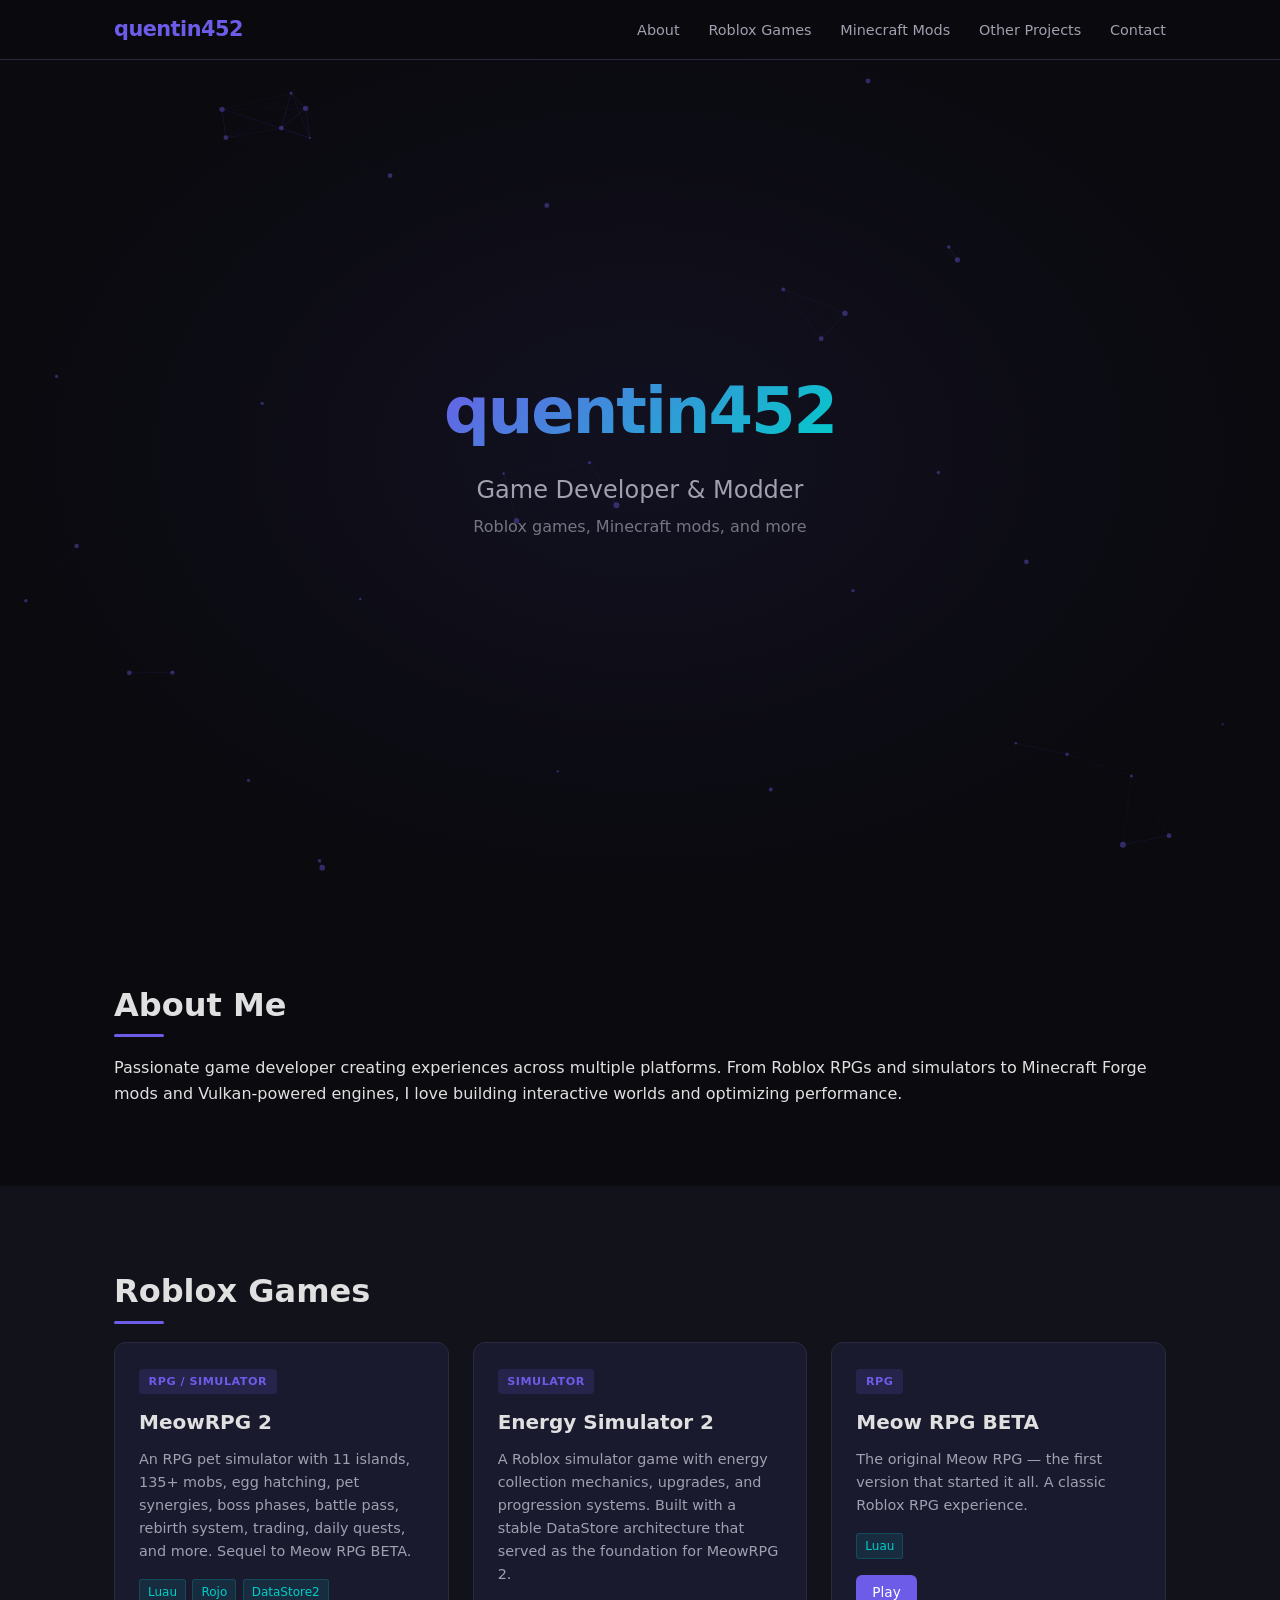
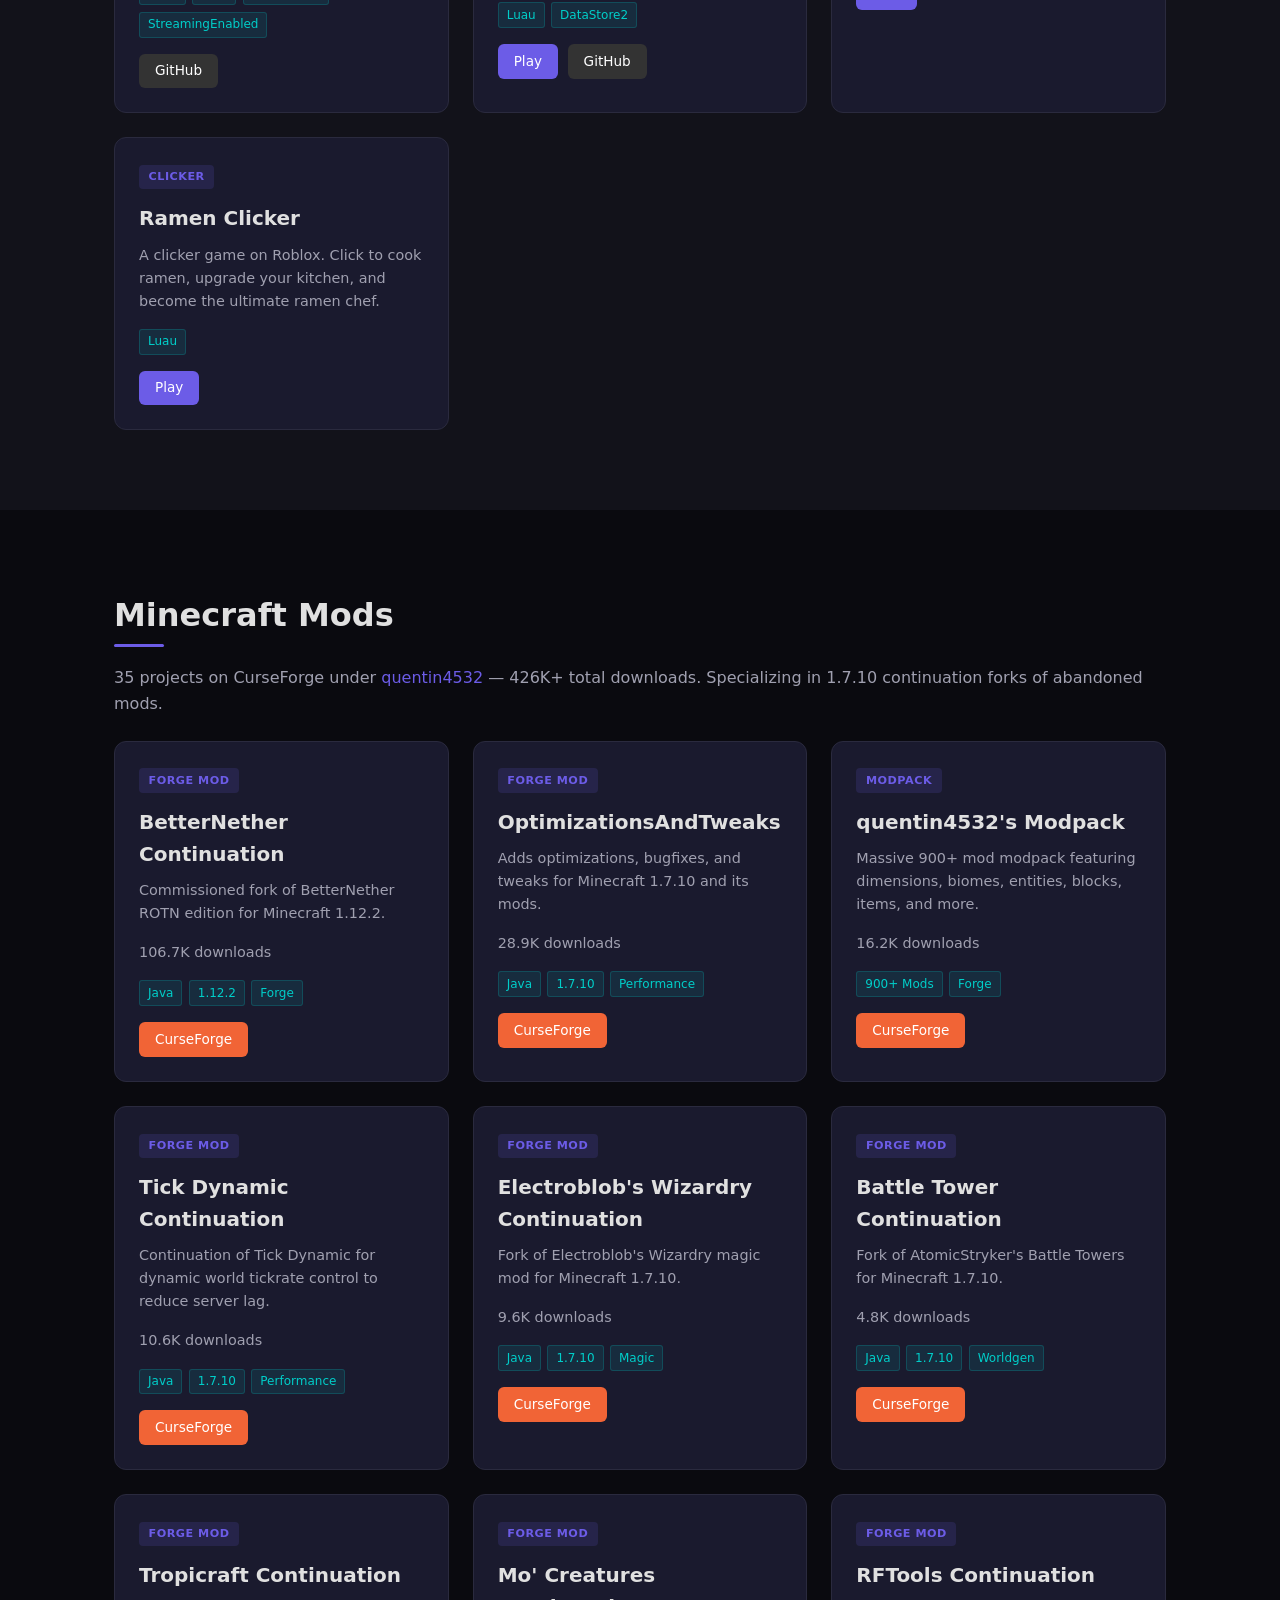
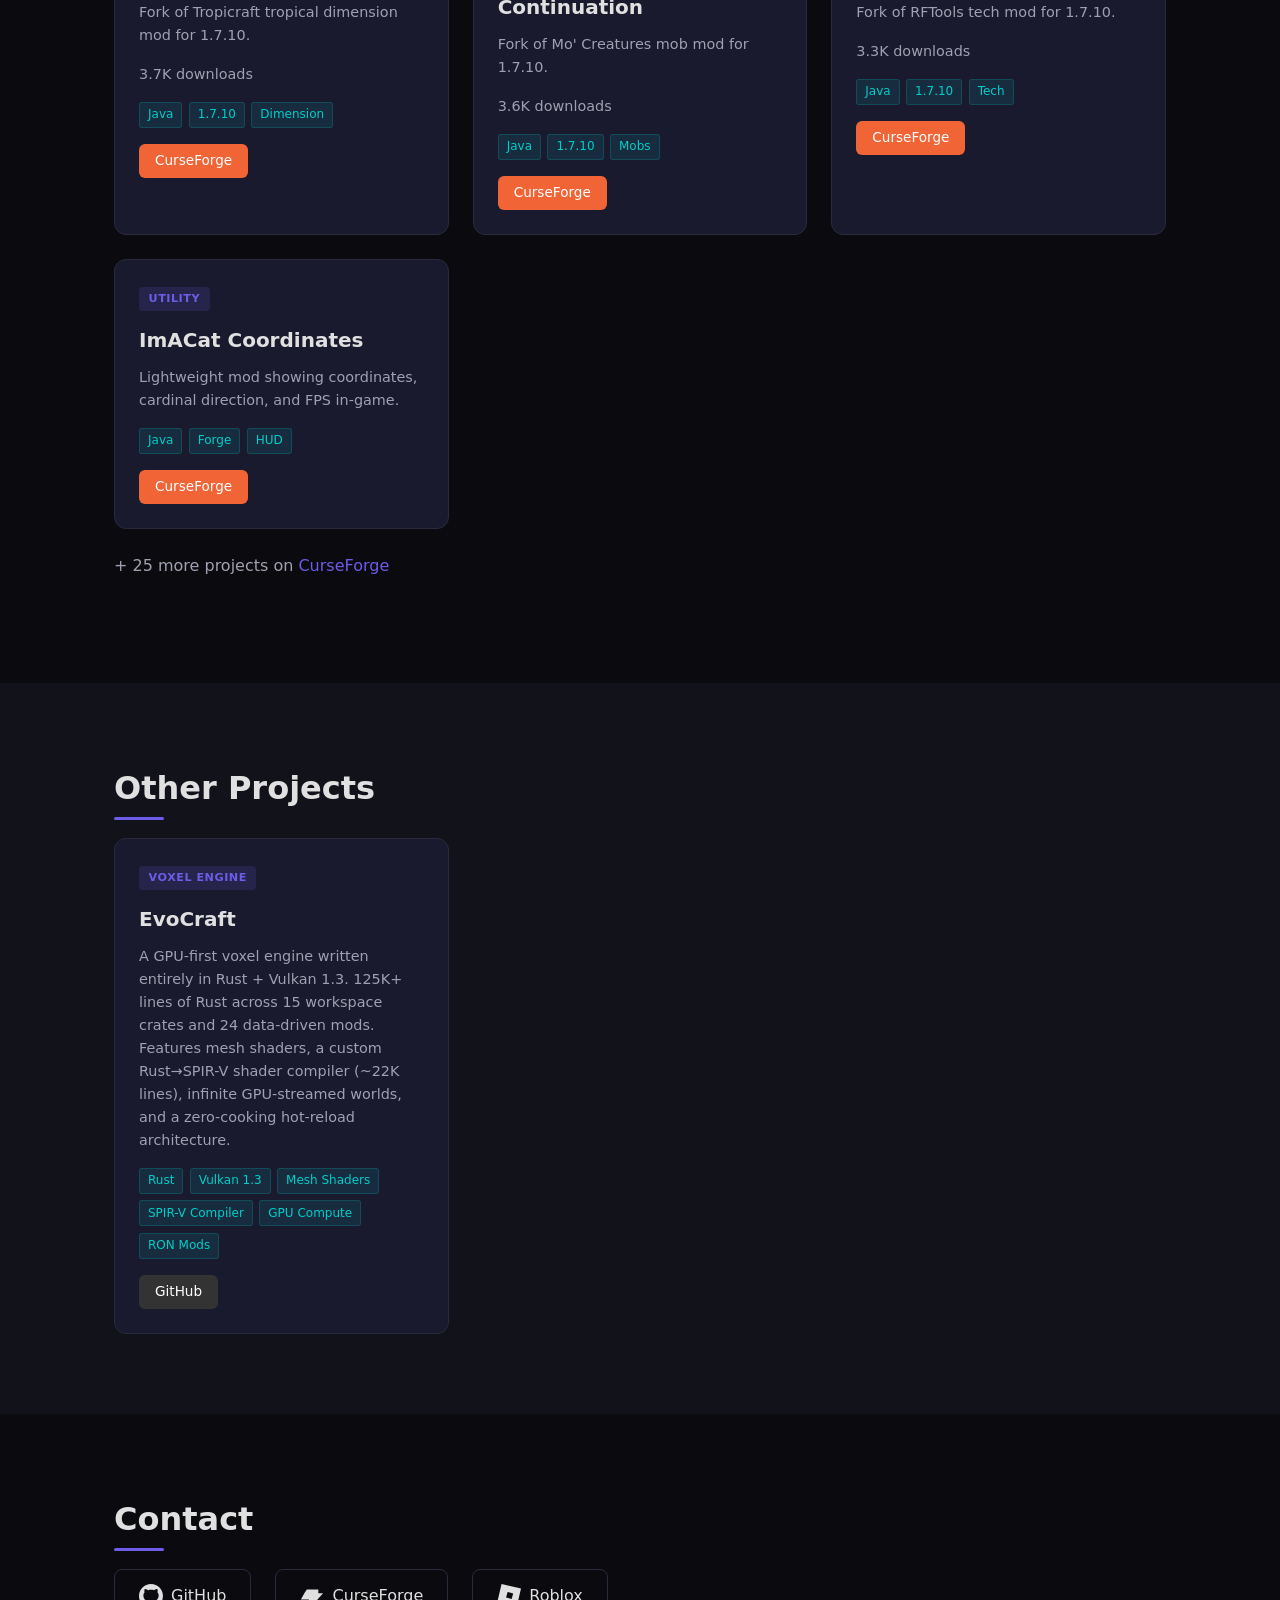
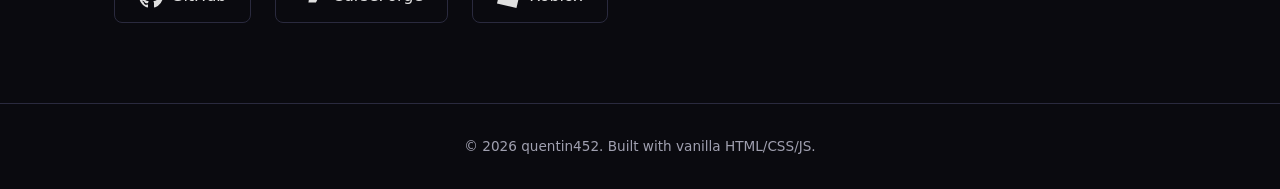
==== index.html @ 72bc5330 "feat: portfolio site with Roblox games, Minecraft mods, and EvoCraft Co-Authored-By: Claude Opus 4.6" ====
<!DOCTYPE html>
<html lang="en">
<head>
    <meta charset="UTF-8">
    <meta name="viewport" content="width=device-width, initial-scale=1.0">
    <title>quentin452 — Game Developer Portfolio</title>
    <link rel="stylesheet" href="style.css">
</head>
<body>
    <header>
        <nav>
            <div class="logo">quentin452</div>
            <ul>
                <li><a href="#about">About</a></li>
                <li><a href="#roblox">Roblox Games</a></li>
                <li><a href="#minecraft">Minecraft Mods</a></li>
                <li><a href="#other">Other Projects</a></li>
                <li><a href="#contact">Contact</a></li>
            </ul>
        </nav>
    </header>

    <section id="hero">
        <div class="hero-content">
            <h1>quentin452</h1>
            <p class="tagline">Game Developer &amp; Modder</p>
            <p class="subtitle">Roblox games, Minecraft mods, and more</p>
        </div>
        <div class="hero-particles" id="particles"></div>
    </section>

    <section id="about">
        <div class="container">
            <h2>About Me</h2>
            <p>Passionate game developer creating experiences across multiple platforms. From Roblox RPGs and simulators to Minecraft Forge mods and Vulkan-powered engines, I love building interactive worlds and optimizing performance.</p>
        </div>
    </section>

    <section id="roblox">
        <div class="container">
            <h2>Roblox Games</h2>
            <div class="projects-grid">
                <div class="project-card">
                    <div class="card-badge">RPG / Simulator</div>
                    <h3>MeowRPG 2</h3>
                    <p>An RPG pet simulator with 11 islands, 135+ mobs, egg hatching, pet synergies, boss phases, battle pass, rebirth system, trading, daily quests, and more. Sequel to Meow RPG BETA.</p>
                    <ul class="tech-tags">
                        <li>Luau</li>
                        <li>Rojo</li>
                        <li>DataStore2</li>
                        <li>StreamingEnabled</li>
                    </ul>
                    <div class="card-links">
                        <a href="https://github.com/quentin452/MeowRPG-2" target="_blank" class="btn btn-github">GitHub</a>
                    </div>
                </div>

                <div class="project-card">
                    <div class="card-badge">Simulator</div>
                    <h3>Energy Simulator 2</h3>
                    <p>A Roblox simulator game with energy collection mechanics, upgrades, and progression systems. Built with a stable DataStore architecture that served as the foundation for MeowRPG 2.</p>
                    <ul class="tech-tags">
                        <li>Luau</li>
                        <li>DataStore2</li>
                    </ul>
                    <div class="card-links">
                        <a href="https://www.roblox.com/games/120253435798827/" target="_blank" class="btn btn-play">Play</a>
                        <a href="https://github.com/quentin452/ENERGY-SIMULATOR-2-RELEASE" target="_blank" class="btn btn-github">GitHub</a>
                    </div>
                </div>

                <div class="project-card">
                    <div class="card-badge">RPG</div>
                    <h3>Meow RPG BETA</h3>
                    <p>The original Meow RPG — the first version that started it all. A classic Roblox RPG experience.</p>
                    <ul class="tech-tags">
                        <li>Luau</li>
                    </ul>
                    <div class="card-links">
                        <a href="https://www.roblox.com/games/8269216875/" target="_blank" class="btn btn-play">Play</a>
                    </div>
                </div>

                <div class="project-card">
                    <div class="card-badge">Clicker</div>
                    <h3>Ramen Clicker</h3>
                    <p>A clicker game on Roblox. Click to cook ramen, upgrade your kitchen, and become the ultimate ramen chef.</p>
                    <ul class="tech-tags">
                        <li>Luau</li>
                    </ul>
                    <div class="card-links">
                        <a href="https://www.roblox.com/games/6224194909/" target="_blank" class="btn btn-play">Play</a>
                    </div>
                </div>
            </div>
        </div>
    </section>

    <section id="minecraft">
        <div class="container">
            <h2>Minecraft Mods</h2>
            <p class="section-desc">35 projects on CurseForge under <a href="https://www.curseforge.com/members/quentin4532/projects" target="_blank">quentin4532</a> — 426K+ total downloads. Specializing in 1.7.10 continuation forks of abandoned mods.</p>
            <div class="projects-grid" id="minecraft-grid">

                <div class="project-card">
                    <div class="card-badge">Forge Mod</div>
                    <h3>BetterNether Continuation</h3>
                    <p>Commissioned fork of BetterNether ROTN edition for Minecraft 1.12.2.</p>
                    <p class="download-count">106.7K downloads</p>
                    <ul class="tech-tags"><li>Java</li><li>1.12.2</li><li>Forge</li></ul>
                    <div class="card-links">
                        <a href="https://www.curseforge.com/minecraft/mc-mods/better-nether-continuation" target="_blank" class="btn btn-curseforge">CurseForge</a>
                    </div>
                </div>

                <div class="project-card">
                    <div class="card-badge">Forge Mod</div>
                    <h3>OptimizationsAndTweaks</h3>
                    <p>Adds optimizations, bugfixes, and tweaks for Minecraft 1.7.10 and its mods.</p>
                    <p class="download-count">28.9K downloads</p>
                    <ul class="tech-tags"><li>Java</li><li>1.7.10</li><li>Performance</li></ul>
                    <div class="card-links">
                        <a href="https://www.curseforge.com/minecraft/mc-mods/optimizationsandtweaks" target="_blank" class="btn btn-curseforge">CurseForge</a>
                    </div>
                </div>

                <div class="project-card">
                    <div class="card-badge">Modpack</div>
                    <h3>quentin4532's Modpack</h3>
                    <p>Massive 900+ mod modpack featuring dimensions, biomes, entities, blocks, items, and more.</p>
                    <p class="download-count">16.2K downloads</p>
                    <ul class="tech-tags"><li>900+ Mods</li><li>Forge</li></ul>
                    <div class="card-links">
                        <a href="https://www.curseforge.com/members/quentin4532/projects" target="_blank" class="btn btn-curseforge">CurseForge</a>
                    </div>
                </div>

                <div class="project-card">
                    <div class="card-badge">Forge Mod</div>
                    <h3>Tick Dynamic Continuation</h3>
                    <p>Continuation of Tick Dynamic for dynamic world tickrate control to reduce server lag.</p>
                    <p class="download-count">10.6K downloads</p>
                    <ul class="tech-tags"><li>Java</li><li>1.7.10</li><li>Performance</li></ul>
                    <div class="card-links">
                        <a href="https://www.curseforge.com/minecraft/mc-mods/tick-dynamic-continuation" target="_blank" class="btn btn-curseforge">CurseForge</a>
                    </div>
                </div>

                <div class="project-card">
                    <div class="card-badge">Forge Mod</div>
                    <h3>Electroblob's Wizardry Continuation</h3>
                    <p>Fork of Electroblob's Wizardry magic mod for Minecraft 1.7.10.</p>
                    <p class="download-count">9.6K downloads</p>
                    <ul class="tech-tags"><li>Java</li><li>1.7.10</li><li>Magic</li></ul>
                    <div class="card-links">
                        <a href="https://www.curseforge.com/minecraft/mc-mods/electroblobs-wizardry-continuation" target="_blank" class="btn btn-curseforge">CurseForge</a>
                    </div>
                </div>

                <div class="project-card">
                    <div class="card-badge">Forge Mod</div>
                    <h3>Battle Tower Continuation</h3>
                    <p>Fork of AtomicStryker's Battle Towers for Minecraft 1.7.10.</p>
                    <p class="download-count">4.8K downloads</p>
                    <ul class="tech-tags"><li>Java</li><li>1.7.10</li><li>Worldgen</li></ul>
                    <div class="card-links">
                        <a href="https://www.curseforge.com/minecraft/mc-mods/battle-tower-continuation" target="_blank" class="btn btn-curseforge">CurseForge</a>
                    </div>
                </div>

                <div class="project-card">
                    <div class="card-badge">Forge Mod</div>
                    <h3>Tropicraft Continuation</h3>
                    <p>Fork of Tropicraft tropical dimension mod for 1.7.10.</p>
                    <p class="download-count">3.7K downloads</p>
                    <ul class="tech-tags"><li>Java</li><li>1.7.10</li><li>Dimension</li></ul>
                    <div class="card-links">
                        <a href="https://www.curseforge.com/minecraft/mc-mods/tropicraft-continuation" target="_blank" class="btn btn-curseforge">CurseForge</a>
                    </div>
                </div>

                <div class="project-card">
                    <div class="card-badge">Forge Mod</div>
                    <h3>Mo' Creatures Continuation</h3>
                    <p>Fork of Mo' Creatures mob mod for 1.7.10.</p>
                    <p class="download-count">3.6K downloads</p>
                    <ul class="tech-tags"><li>Java</li><li>1.7.10</li><li>Mobs</li></ul>
                    <div class="card-links">
                        <a href="https://www.curseforge.com/minecraft/mc-mods/mo-creatures-continuation" target="_blank" class="btn btn-curseforge">CurseForge</a>
                    </div>
                </div>

                <div class="project-card">
                    <div class="card-badge">Forge Mod</div>
                    <h3>RFTools Continuation</h3>
                    <p>Fork of RFTools tech mod for 1.7.10.</p>
                    <p class="download-count">3.3K downloads</p>
                    <ul class="tech-tags"><li>Java</li><li>1.7.10</li><li>Tech</li></ul>
                    <div class="card-links">
                        <a href="https://www.curseforge.com/minecraft/mc-mods/rftools-continuation" target="_blank" class="btn btn-curseforge">CurseForge</a>
                    </div>
                </div>

                <div class="project-card">
                    <div class="card-badge">Utility</div>
                    <h3>ImACat Coordinates</h3>
                    <p>Lightweight mod showing coordinates, cardinal direction, and FPS in-game.</p>
                    <ul class="tech-tags"><li>Java</li><li>Forge</li><li>HUD</li></ul>
                    <div class="card-links">
                        <a href="https://www.curseforge.com/minecraft/mc-mods/my-coordinates-mod" target="_blank" class="btn btn-curseforge">CurseForge</a>
                    </div>
                </div>

            </div>
            <p class="section-desc" style="margin-top: 1.5rem;">+ 25 more projects on <a href="https://www.curseforge.com/members/quentin4532/projects" target="_blank">CurseForge</a></p>
        </div>
    </section>

    <section id="other">
        <div class="container">
            <h2>Other Projects</h2>
            <div class="projects-grid">
                <div class="project-card">
                    <div class="card-badge">Voxel Engine</div>
                    <h3>EvoCraft</h3>
                    <p>A GPU-first voxel engine written entirely in Rust + Vulkan 1.3. 125K+ lines of Rust across 15 workspace crates and 24 data-driven mods. Features mesh shaders, a custom Rust→SPIR-V shader compiler (~22K lines), infinite GPU-streamed worlds, and a zero-cooking hot-reload architecture.</p>
                    <ul class="tech-tags">
                        <li>Rust</li>
                        <li>Vulkan 1.3</li>
                        <li>Mesh Shaders</li>
                        <li>SPIR-V Compiler</li>
                        <li>GPU Compute</li>
                        <li>RON Mods</li>
                    </ul>
                    <div class="card-links">
                        <a href="https://github.com/quentin452/EvoCraft" target="_blank" class="btn btn-github">GitHub</a>
                    </div>
                </div>
            </div>
        </div>
    </section>

    <section id="contact">
        <div class="container">
            <h2>Contact</h2>
            <div class="contact-links">
                <a href="https://github.com/quentin452" target="_blank" class="contact-item">
                    <svg viewBox="0 0 24 24" width="24" height="24"><path fill="currentColor" d="M12 0C5.37 0 0 5.37 0 12c0 5.31 3.435 9.795 8.205 11.385.6.105.825-.255.825-.57 0-.285-.015-1.23-.015-2.235-3.015.555-3.795-.735-4.035-1.41-.135-.345-.72-1.41-1.23-1.695-.42-.225-1.02-.78-.015-.795.945-.015 1.62.87 1.845 1.23 1.08 1.815 2.805 1.305 3.495.99.105-.78.42-1.305.765-1.605-2.67-.3-5.46-1.335-5.46-5.925 0-1.305.465-2.385 1.23-3.225-.12-.3-.54-1.53.12-3.18 0 0 1.005-.315 3.3 1.23.96-.27 1.98-.405 3-.405s2.04.135 3 .405c2.295-1.56 3.3-1.23 3.3-1.23.66 1.65.24 2.88.12 3.18.765.84 1.23 1.905 1.23 3.225 0 4.605-2.805 5.625-5.475 5.925.435.375.81 1.095.81 2.22 0 1.605-.015 2.895-.015 3.3 0 .315.225.69.825.57A12.02 12.02 0 0024 12c0-6.63-5.37-12-12-12z"/></svg>
                    GitHub
                </a>
                <a href="https://www.curseforge.com/members/quentin4532/projects" target="_blank" class="contact-item">
                    <svg viewBox="0 0 24 24" width="24" height="24"><path fill="currentColor" d="M18.326 9.2065L23.1065 9.2065L17.4778 15.5065L15.9578 18.4065L8.41779 18.4065L8.89779 15.5065L0.893787 15.5065L4.34579 9.2065L6.82779 5.5065L18.326 5.5065L18.326 9.2065Z"/></svg>
                    CurseForge
                </a>
                <a href="https://www.roblox.com/users/187318480/profile" target="_blank" class="contact-item">
                    <svg viewBox="0 0 24 24" width="24" height="24"><path fill="currentColor" d="M4.537 0L0 19.463 19.463 24 24 4.537 4.537 0zm10.092 15.039l-5.568-1.563 1.563-5.568 5.568 1.563-1.563 5.568z"/></svg>
                    Roblox
                </a>
            </div>
        </div>
    </section>

    <footer>
        <p>&copy; 2026 quentin452. Built with vanilla HTML/CSS/JS.</p>
    </footer>

    <script src="script.js"></script>
</body>
</html>
---- style.css ----
/* Reset & Base */
*, *::before, *::after { margin: 0; padding: 0; box-sizing: border-box; }

:root {
    --bg-primary: #0a0a0f;
    --bg-secondary: #12121a;
    --bg-card: #1a1a2e;
    --text-primary: #e0e0e0;
    --text-secondary: #a0a0b0;
    --accent: #6c5ce7;
    --accent-glow: rgba(108, 92, 231, 0.3);
    --accent-alt: #00cec9;
    --border: #2a2a3e;
    --card-hover: #222240;
}

body {
    font-family: 'Segoe UI', system-ui, -apple-system, sans-serif;
    background: var(--bg-primary);
    color: var(--text-primary);
    line-height: 1.6;
    overflow-x: hidden;
}

a { color: var(--accent); text-decoration: none; transition: color 0.2s; }
a:hover { color: var(--accent-alt); }

.container { max-width: 1100px; margin: 0 auto; padding: 0 1.5rem; }

/* Nav */
header {
    position: fixed;
    top: 0;
    width: 100%;
    z-index: 100;
    background: rgba(10, 10, 15, 0.85);
    backdrop-filter: blur(12px);
    border-bottom: 1px solid var(--border);
}
nav {
    max-width: 1100px;
    margin: 0 auto;
    padding: 0.8rem 1.5rem;
    display: flex;
    justify-content: space-between;
    align-items: center;
}
.logo {
    font-size: 1.3rem;
    font-weight: 700;
    color: var(--accent);
    letter-spacing: -0.5px;
}
nav ul { list-style: none; display: flex; gap: 1.8rem; }
nav ul a {
    color: var(--text-secondary);
    font-size: 0.9rem;
    font-weight: 500;
    transition: color 0.2s;
}
nav ul a:hover { color: var(--text-primary); }

/* Hero */
#hero {
    min-height: 100vh;
    display: flex;
    align-items: center;
    justify-content: center;
    text-align: center;
    position: relative;
    background: radial-gradient(ellipse at 50% 50%, rgba(108, 92, 231, 0.08) 0%, transparent 70%);
}
.hero-content { position: relative; z-index: 2; }
.hero-content h1 {
    font-size: 4rem;
    font-weight: 800;
    letter-spacing: -2px;
    background: linear-gradient(135deg, var(--accent), var(--accent-alt));
    -webkit-background-clip: text;
    -webkit-text-fill-color: transparent;
    background-clip: text;
}
.tagline {
    font-size: 1.5rem;
    color: var(--text-secondary);
    margin-top: 0.5rem;
    font-weight: 300;
}
.subtitle {
    font-size: 1rem;
    color: var(--text-secondary);
    margin-top: 0.3rem;
    opacity: 0.7;
}
.hero-particles {
    position: absolute;
    inset: 0;
    z-index: 1;
    pointer-events: none;
}

/* Sections */
section {
    padding: 5rem 0;
}
section:nth-child(even) {
    background: var(--bg-secondary);
}
h2 {
    font-size: 2rem;
    font-weight: 700;
    margin-bottom: 1.5rem;
    position: relative;
    display: inline-block;
}
h2::after {
    content: '';
    position: absolute;
    bottom: -6px;
    left: 0;
    width: 50px;
    height: 3px;
    background: var(--accent);
    border-radius: 2px;
}
.section-desc {
    color: var(--text-secondary);
    margin-bottom: 1.5rem;
}

/* Project Grid */
.projects-grid {
    display: grid;
    grid-template-columns: repeat(auto-fill, minmax(320px, 1fr));
    gap: 1.5rem;
}
.project-card {
    background: var(--bg-card);
    border: 1px solid var(--border);
    border-radius: 12px;
    padding: 1.5rem;
    transition: transform 0.2s, border-color 0.3s, box-shadow 0.3s;
    position: relative;
}
.project-card:hover {
    transform: translateY(-4px);
    border-color: var(--accent);
    box-shadow: 0 8px 30px var(--accent-glow);
}
.card-badge {
    display: inline-block;
    padding: 0.2rem 0.6rem;
    border-radius: 4px;
    font-size: 0.7rem;
    font-weight: 600;
    text-transform: uppercase;
    letter-spacing: 0.5px;
    background: rgba(108, 92, 231, 0.15);
    color: var(--accent);
    margin-bottom: 0.8rem;
}
.project-card h3 {
    font-size: 1.25rem;
    margin-bottom: 0.6rem;
}
.project-card p {
    color: var(--text-secondary);
    font-size: 0.9rem;
    margin-bottom: 1rem;
}

/* Tech Tags */
.tech-tags {
    list-style: none;
    display: flex;
    flex-wrap: wrap;
    gap: 0.4rem;
    margin-bottom: 1rem;
}
.tech-tags li {
    padding: 0.15rem 0.5rem;
    border-radius: 3px;
    font-size: 0.75rem;
    background: rgba(0, 206, 201, 0.1);
    color: var(--accent-alt);
    border: 1px solid rgba(0, 206, 201, 0.2);
}

/* Buttons */
.card-links { display: flex; gap: 0.6rem; flex-wrap: wrap; }
.btn {
    display: inline-block;
    padding: 0.4rem 1rem;
    border-radius: 6px;
    font-size: 0.85rem;
    font-weight: 500;
    transition: all 0.2s;
}
.btn-github {
    background: #333;
    color: #fff;
}
.btn-github:hover {
    background: #555;
    color: #fff;
}
.btn-play {
    background: var(--accent);
    color: #fff;
}
.btn-play:hover {
    background: #5a4bd4;
    color: #fff;
}
.btn-curseforge {
    background: #f16436;
    color: #fff;
}
.btn-curseforge:hover {
    background: #d9532a;
    color: #fff;
}

/* Download count */
.download-count {
    font-size: 0.8rem;
    color: var(--text-secondary);
    margin-bottom: 0.8rem;
}

/* Contact */
.contact-links {
    display: flex;
    gap: 1.5rem;
    flex-wrap: wrap;
}
.contact-item {
    display: flex;
    align-items: center;
    gap: 0.5rem;
    padding: 0.8rem 1.5rem;
    border: 1px solid var(--border);
    border-radius: 8px;
    color: var(--text-primary);
    transition: all 0.2s;
}
.contact-item:hover {
    border-color: var(--accent);
    background: rgba(108, 92, 231, 0.05);
    color: var(--text-primary);
}
.contact-item svg { flex-shrink: 0; }

/* Footer */
footer {
    text-align: center;
    padding: 2rem;
    color: var(--text-secondary);
    font-size: 0.85rem;
    border-top: 1px solid var(--border);
}

/* Responsive */
@media (max-width: 768px) {
    .hero-content h1 { font-size: 2.5rem; }
    .tagline { font-size: 1.2rem; }
    nav ul { gap: 1rem; }
    nav ul a { font-size: 0.8rem; }
    .projects-grid { grid-template-columns: 1fr; }
}
@media (max-width: 480px) {
    nav { flex-direction: column; gap: 0.5rem; }
    .hero-content h1 { font-size: 2rem; }
}
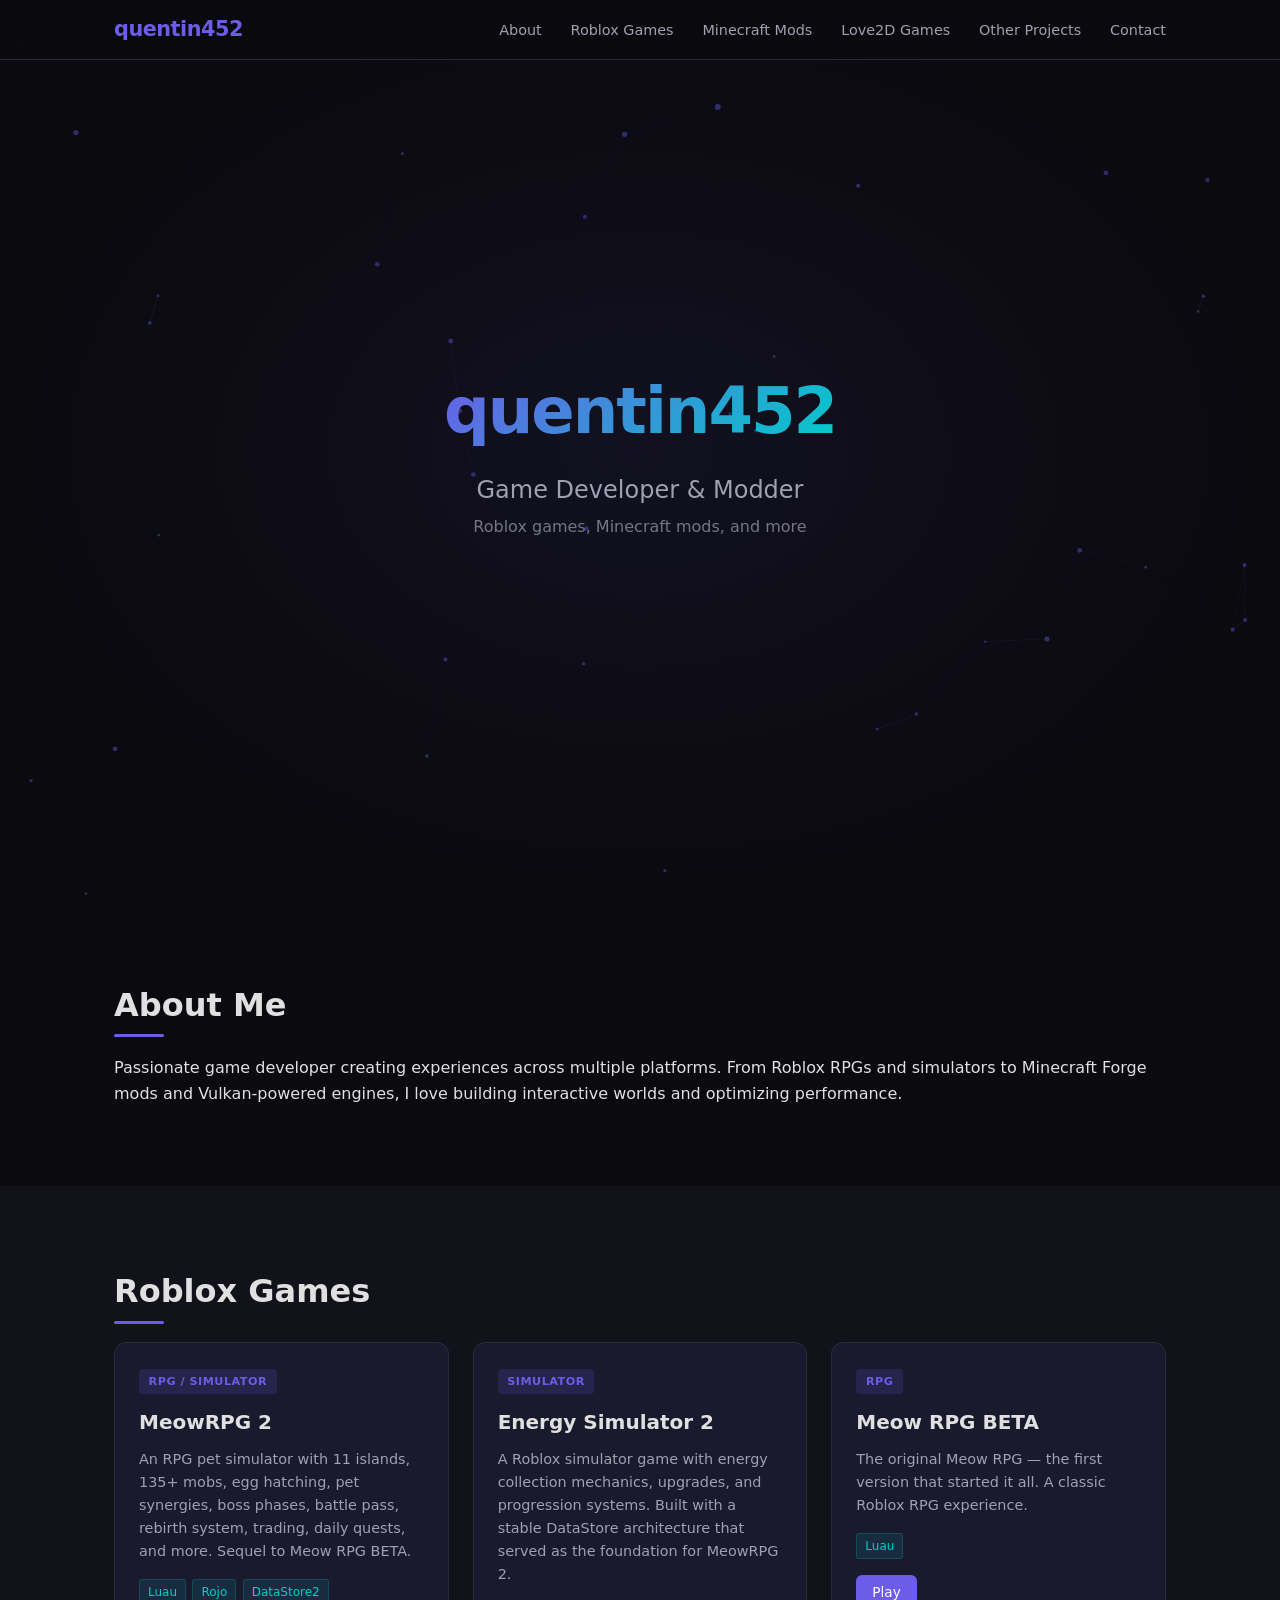
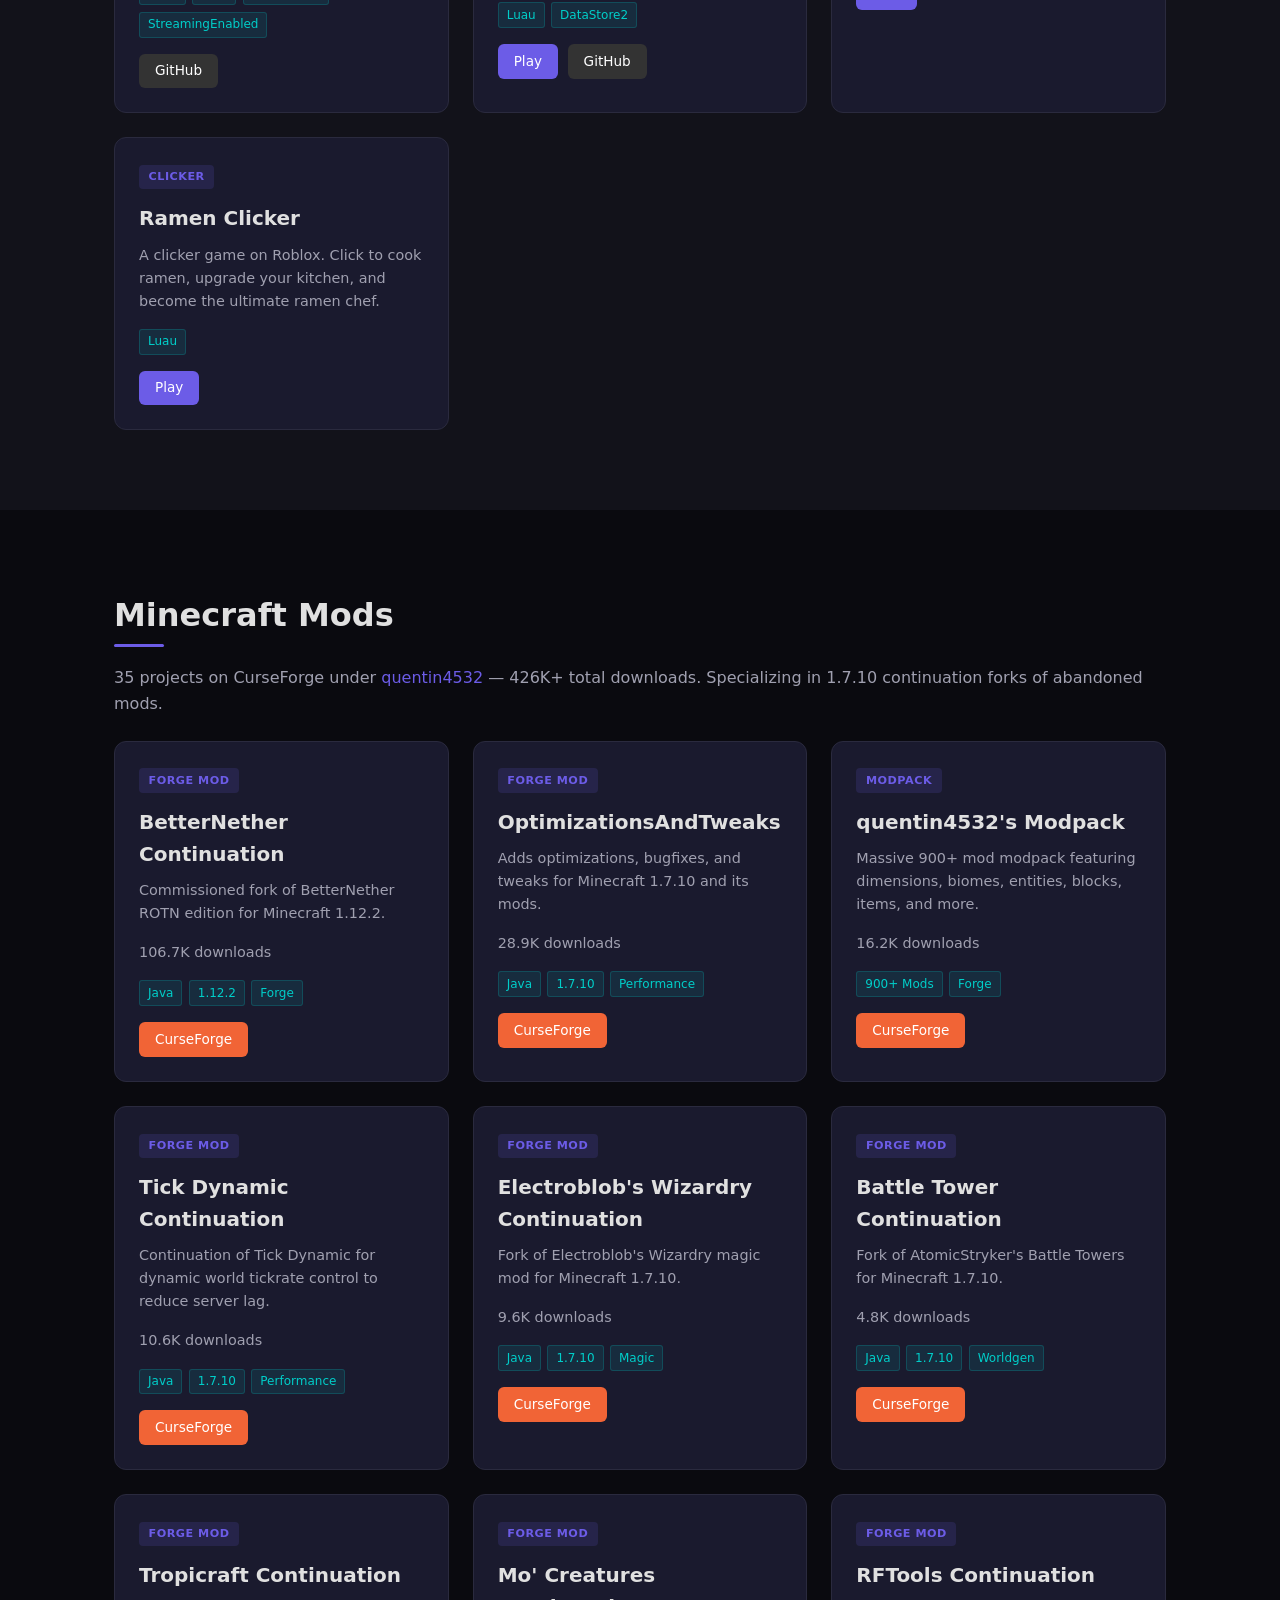
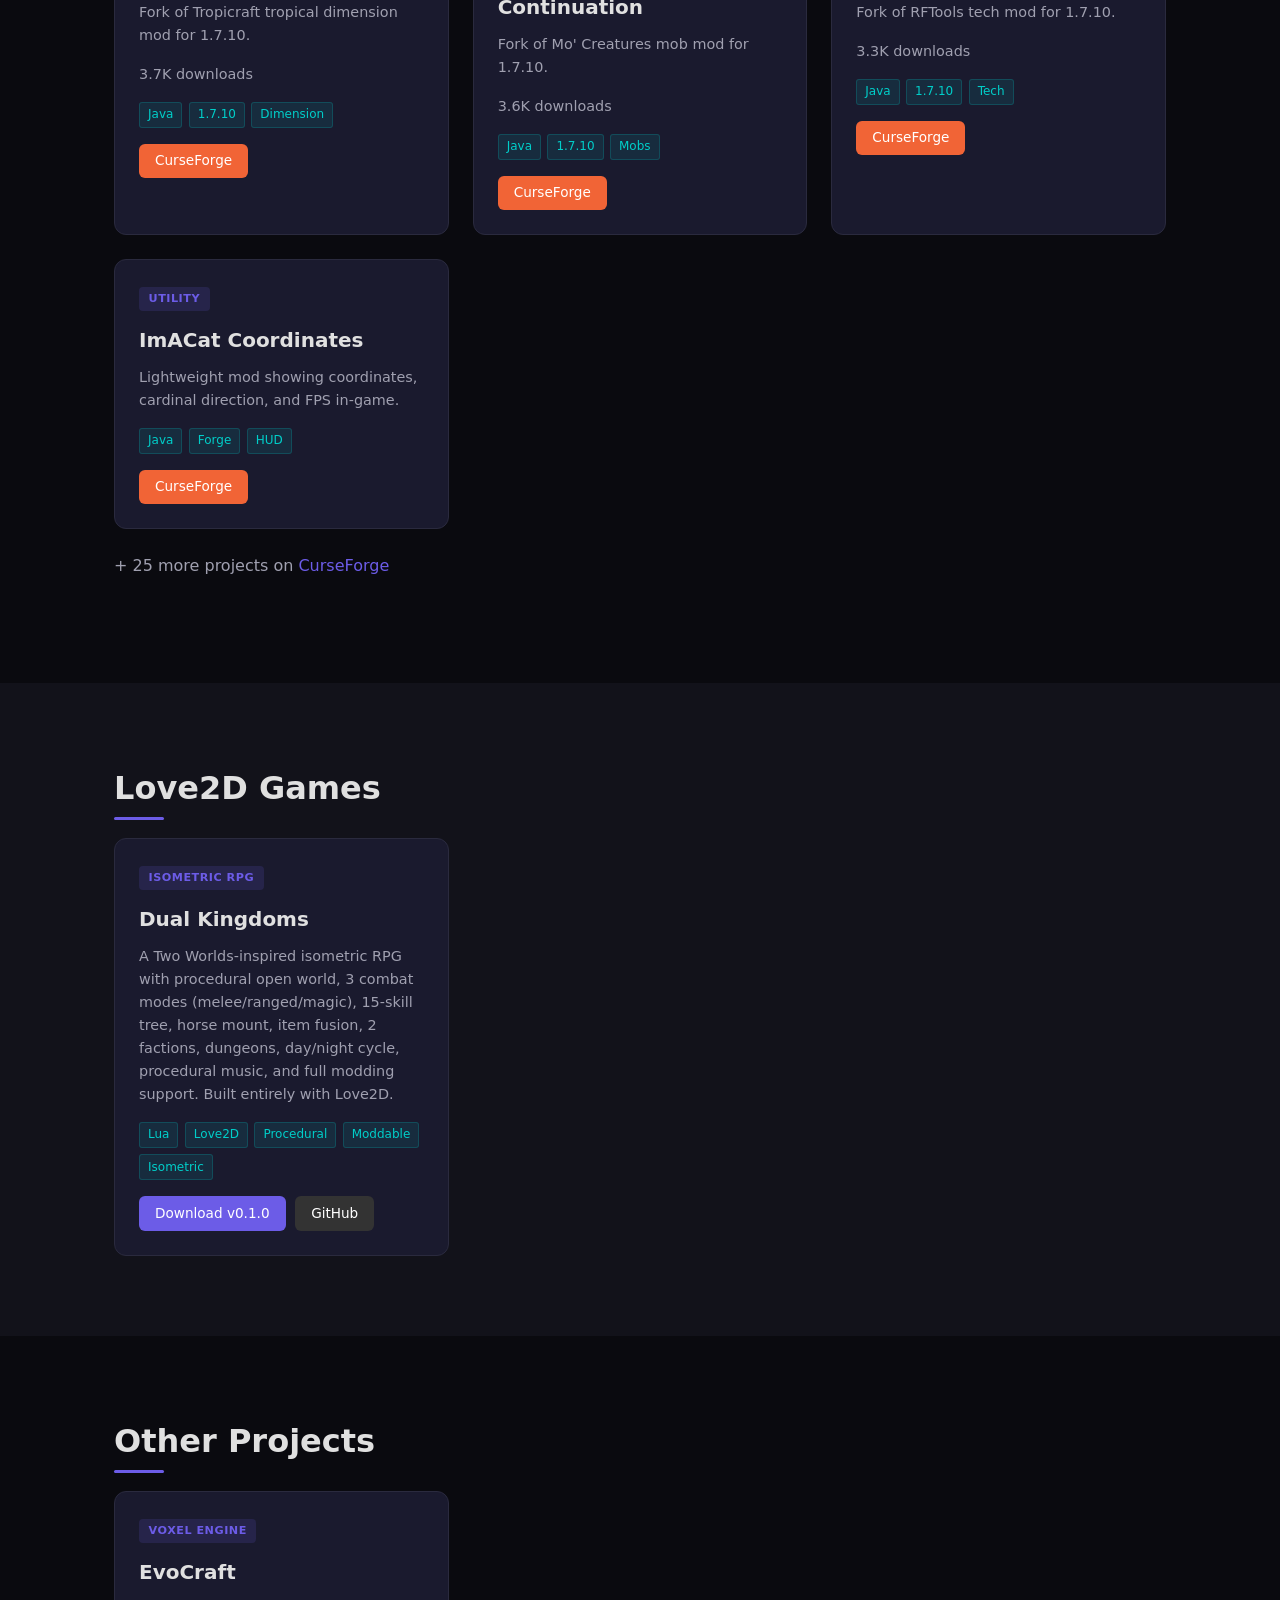
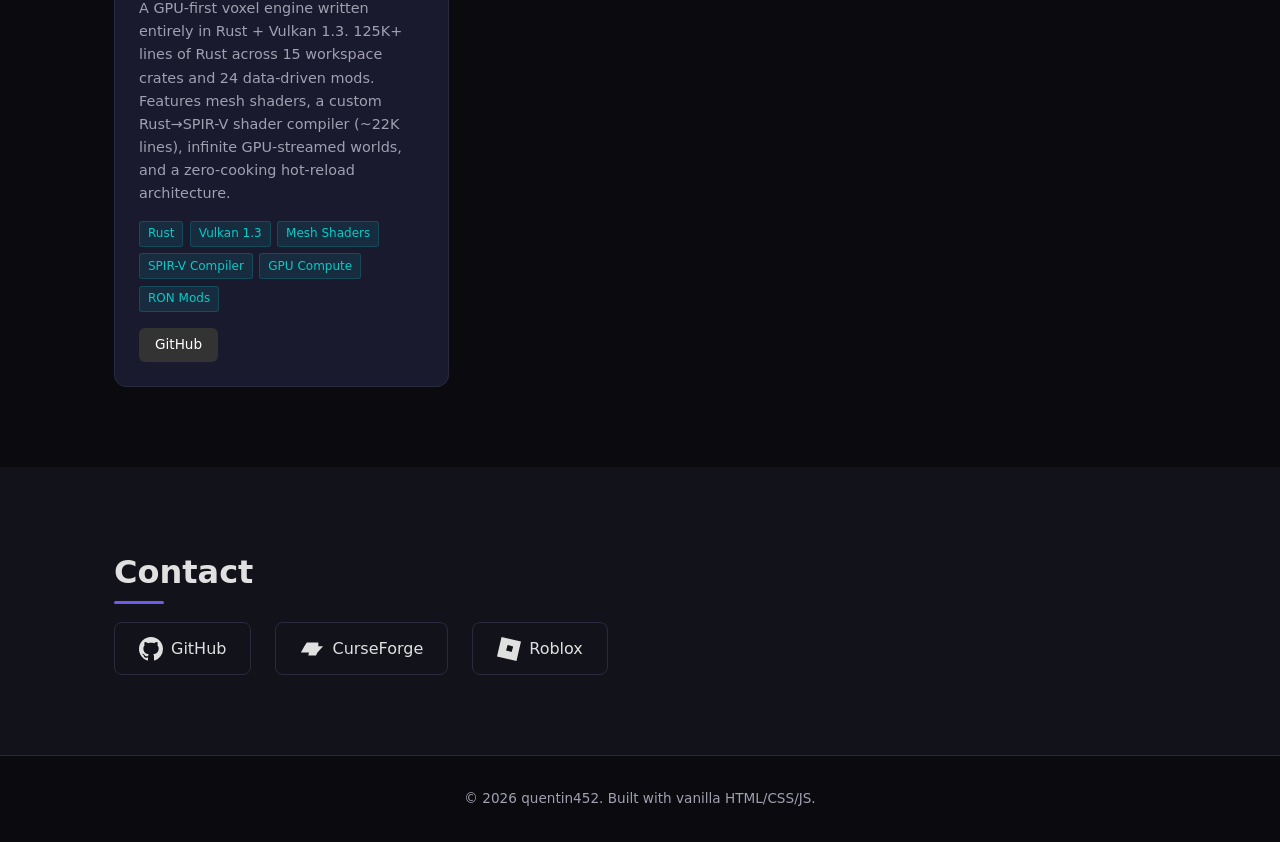
==== commit 48bdef54: "feat: add Dual Kingdoms (Love2D RPG) card with download link Co-Authored-By: Claude Opus 4.6 (1M con" ====
--- a/index.html
+++ b/index.html
@@ -14,6 +14,7 @@
                 <li><a href="#about">About</a></li>
                 <li><a href="#roblox">Roblox Games</a></li>
                 <li><a href="#minecraft">Minecraft Mods</a></li>
+                <li><a href="#love2d">Love2D Games</a></li>
                 <li><a href="#other">Other Projects</a></li>
                 <li><a href="#contact">Contact</a></li>
             </ul>
@@ -213,6 +214,30 @@
 
             </div>
             <p class="section-desc" style="margin-top: 1.5rem;">+ 25 more projects on <a href="https://www.curseforge.com/members/quentin4532/projects" target="_blank">CurseForge</a></p>
+        </div>
+    </section>
+
+    <section id="love2d">
+        <div class="container">
+            <h2>Love2D Games</h2>
+            <div class="projects-grid">
+                <div class="project-card">
+                    <div class="card-badge">Isometric RPG</div>
+                    <h3>Dual Kingdoms</h3>
+                    <p>A Two Worlds-inspired isometric RPG with procedural open world, 3 combat modes (melee/ranged/magic), 15-skill tree, horse mount, item fusion, 2 factions, dungeons, day/night cycle, procedural music, and full modding support. Built entirely with Love2D.</p>
+                    <ul class="tech-tags">
+                        <li>Lua</li>
+                        <li>Love2D</li>
+                        <li>Procedural</li>
+                        <li>Moddable</li>
+                        <li>Isometric</li>
+                    </ul>
+                    <div class="card-links">
+                        <a href="https://github.com/quentin452/DualKingdoms/releases/tag/v0.1.0" target="_blank" class="btn btn-play">Download v0.1.0</a>
+                        <a href="https://github.com/quentin452/DualKingdoms" target="_blank" class="btn btn-github">GitHub</a>
+                    </div>
+                </div>
+            </div>
         </div>
     </section>
 
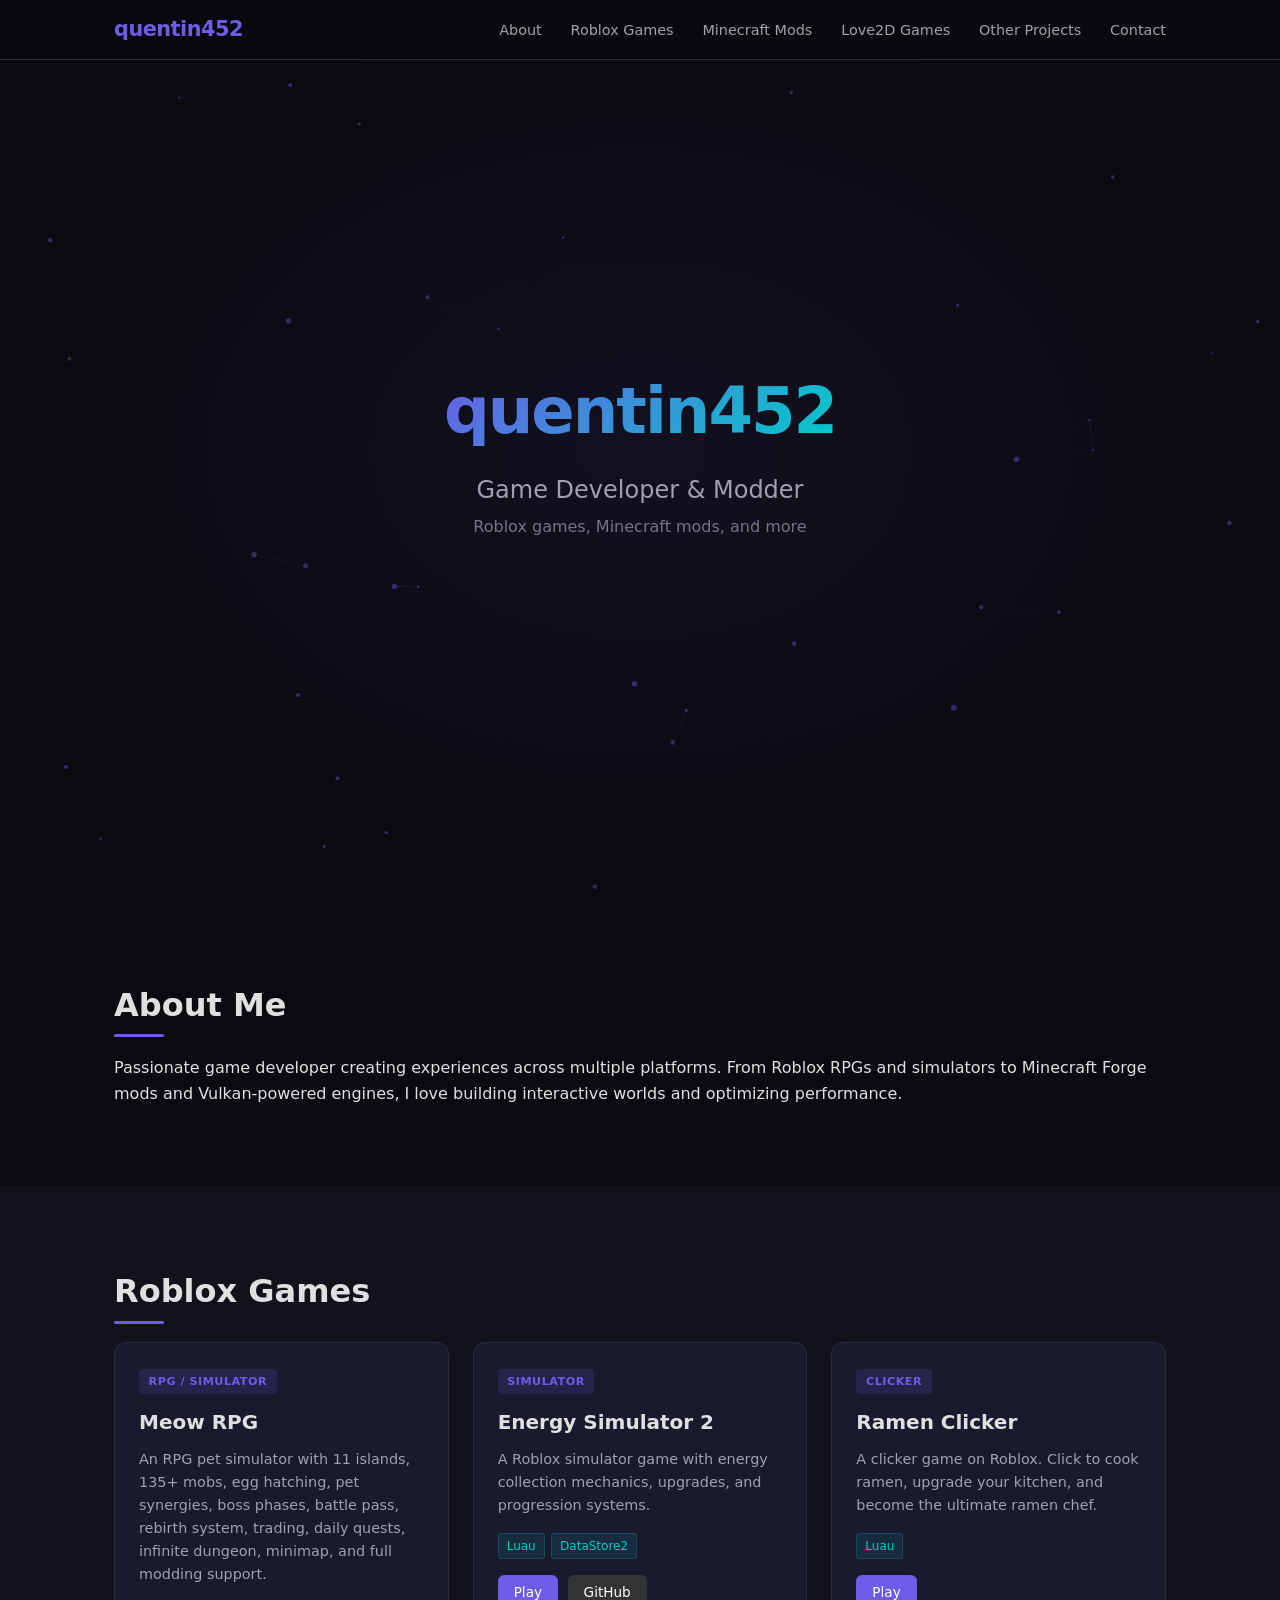
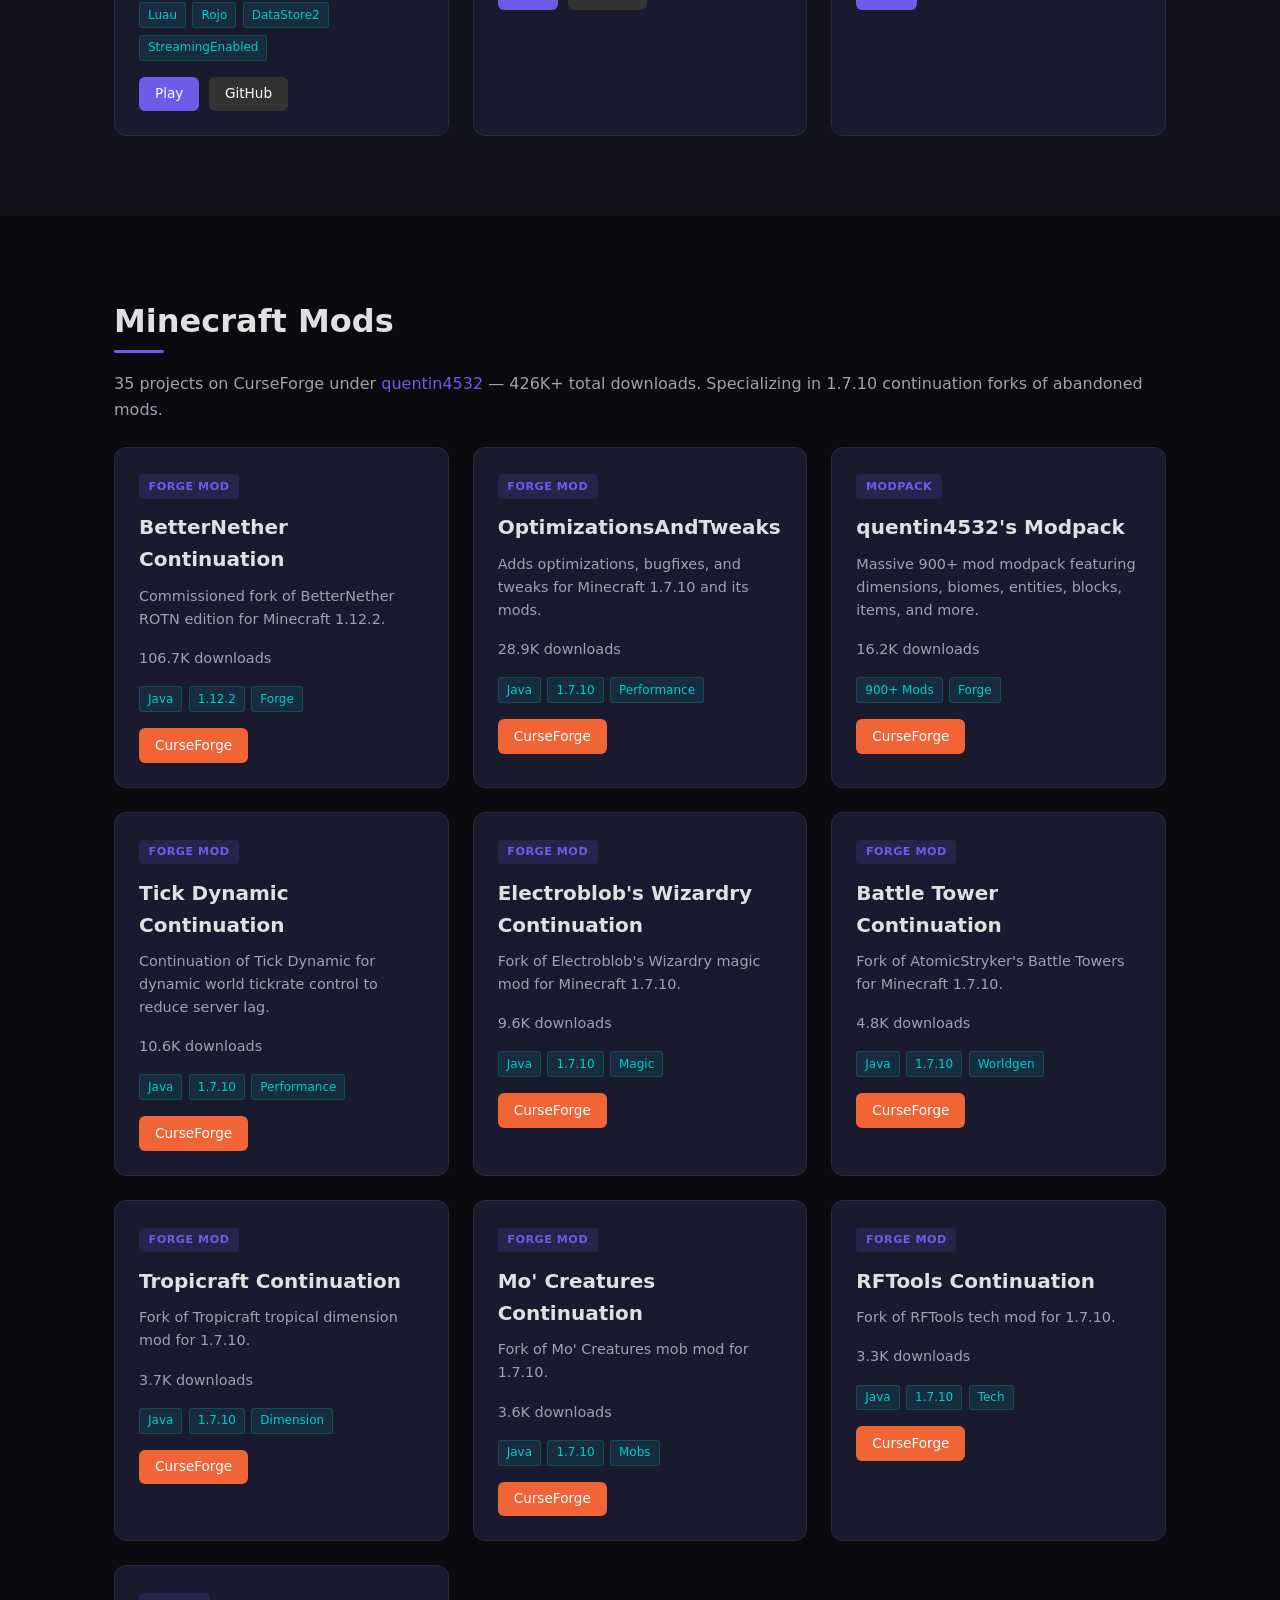
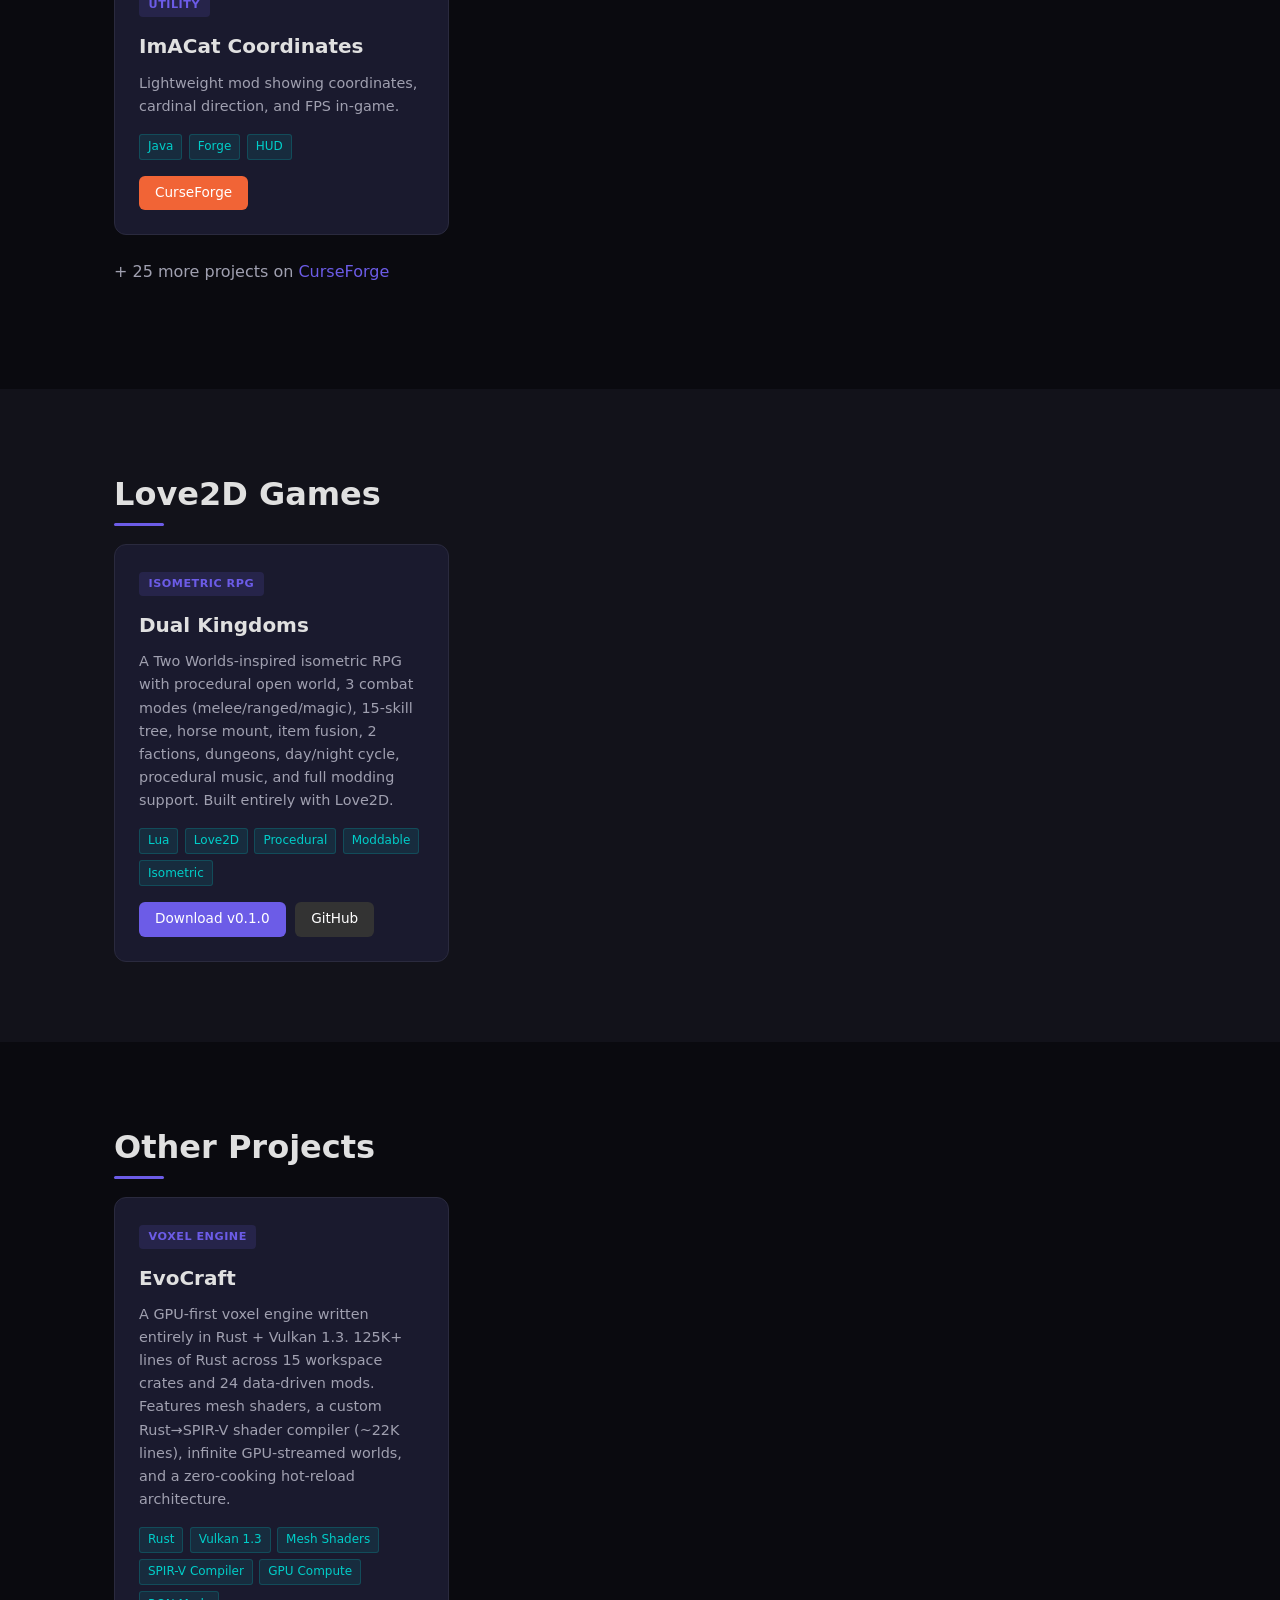
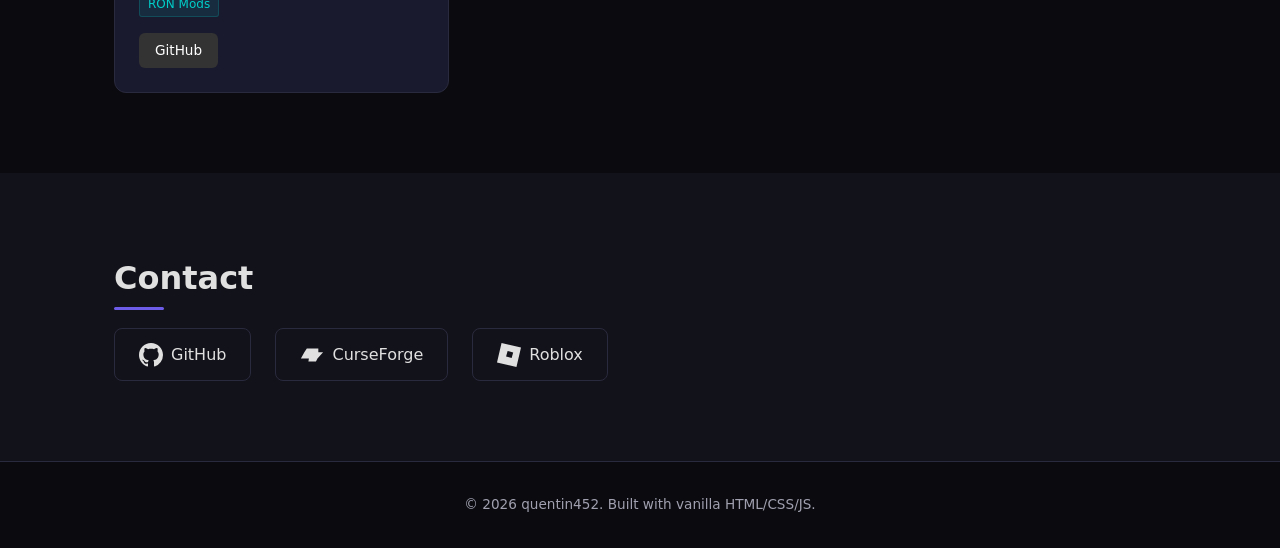
==== commit 3a2dc088: "chore: merge MeowRPG 2 + BETA cards into single Meow RPG card with play link Co-Authored-By: Claude " ====
--- a/index.html
+++ b/index.html
@@ -43,8 +43,8 @@
             <div class="projects-grid">
                 <div class="project-card">
                     <div class="card-badge">RPG / Simulator</div>
-                    <h3>MeowRPG 2</h3>
-                    <p>An RPG pet simulator with 11 islands, 135+ mobs, egg hatching, pet synergies, boss phases, battle pass, rebirth system, trading, daily quests, and more. Sequel to Meow RPG BETA.</p>
+                    <h3>Meow RPG</h3>
+                    <p>An RPG pet simulator with 11 islands, 135+ mobs, egg hatching, pet synergies, boss phases, battle pass, rebirth system, trading, daily quests, infinite dungeon, minimap, and full modding support.</p>
                     <ul class="tech-tags">
                         <li>Luau</li>
                         <li>Rojo</li>
@@ -52,6 +52,7 @@
                         <li>StreamingEnabled</li>
                     </ul>
                     <div class="card-links">
+                        <a href="https://www.roblox.com/fr/games/6365075829/Meow-RPG-BETA-V0-42" target="_blank" class="btn btn-play">Play</a>
                         <a href="https://github.com/quentin452/MeowRPG-2" target="_blank" class="btn btn-github">GitHub</a>
                     </div>
                 </div>
@@ -59,7 +60,7 @@
                 <div class="project-card">
                     <div class="card-badge">Simulator</div>
                     <h3>Energy Simulator 2</h3>
-                    <p>A Roblox simulator game with energy collection mechanics, upgrades, and progression systems. Built with a stable DataStore architecture that served as the foundation for MeowRPG 2.</p>
+                    <p>A Roblox simulator game with energy collection mechanics, upgrades, and progression systems.</p>
                     <ul class="tech-tags">
                         <li>Luau</li>
                         <li>DataStore2</li>
@@ -67,18 +68,6 @@
                     <div class="card-links">
                         <a href="https://www.roblox.com/games/120253435798827/" target="_blank" class="btn btn-play">Play</a>
                         <a href="https://github.com/quentin452/ENERGY-SIMULATOR-2-RELEASE" target="_blank" class="btn btn-github">GitHub</a>
-                    </div>
-                </div>
-
-                <div class="project-card">
-                    <div class="card-badge">RPG</div>
-                    <h3>Meow RPG BETA</h3>
-                    <p>The original Meow RPG — the first version that started it all. A classic Roblox RPG experience.</p>
-                    <ul class="tech-tags">
-                        <li>Luau</li>
-                    </ul>
-                    <div class="card-links">
-                        <a href="https://www.roblox.com/games/8269216875/" target="_blank" class="btn btn-play">Play</a>
                     </div>
                 </div>
 
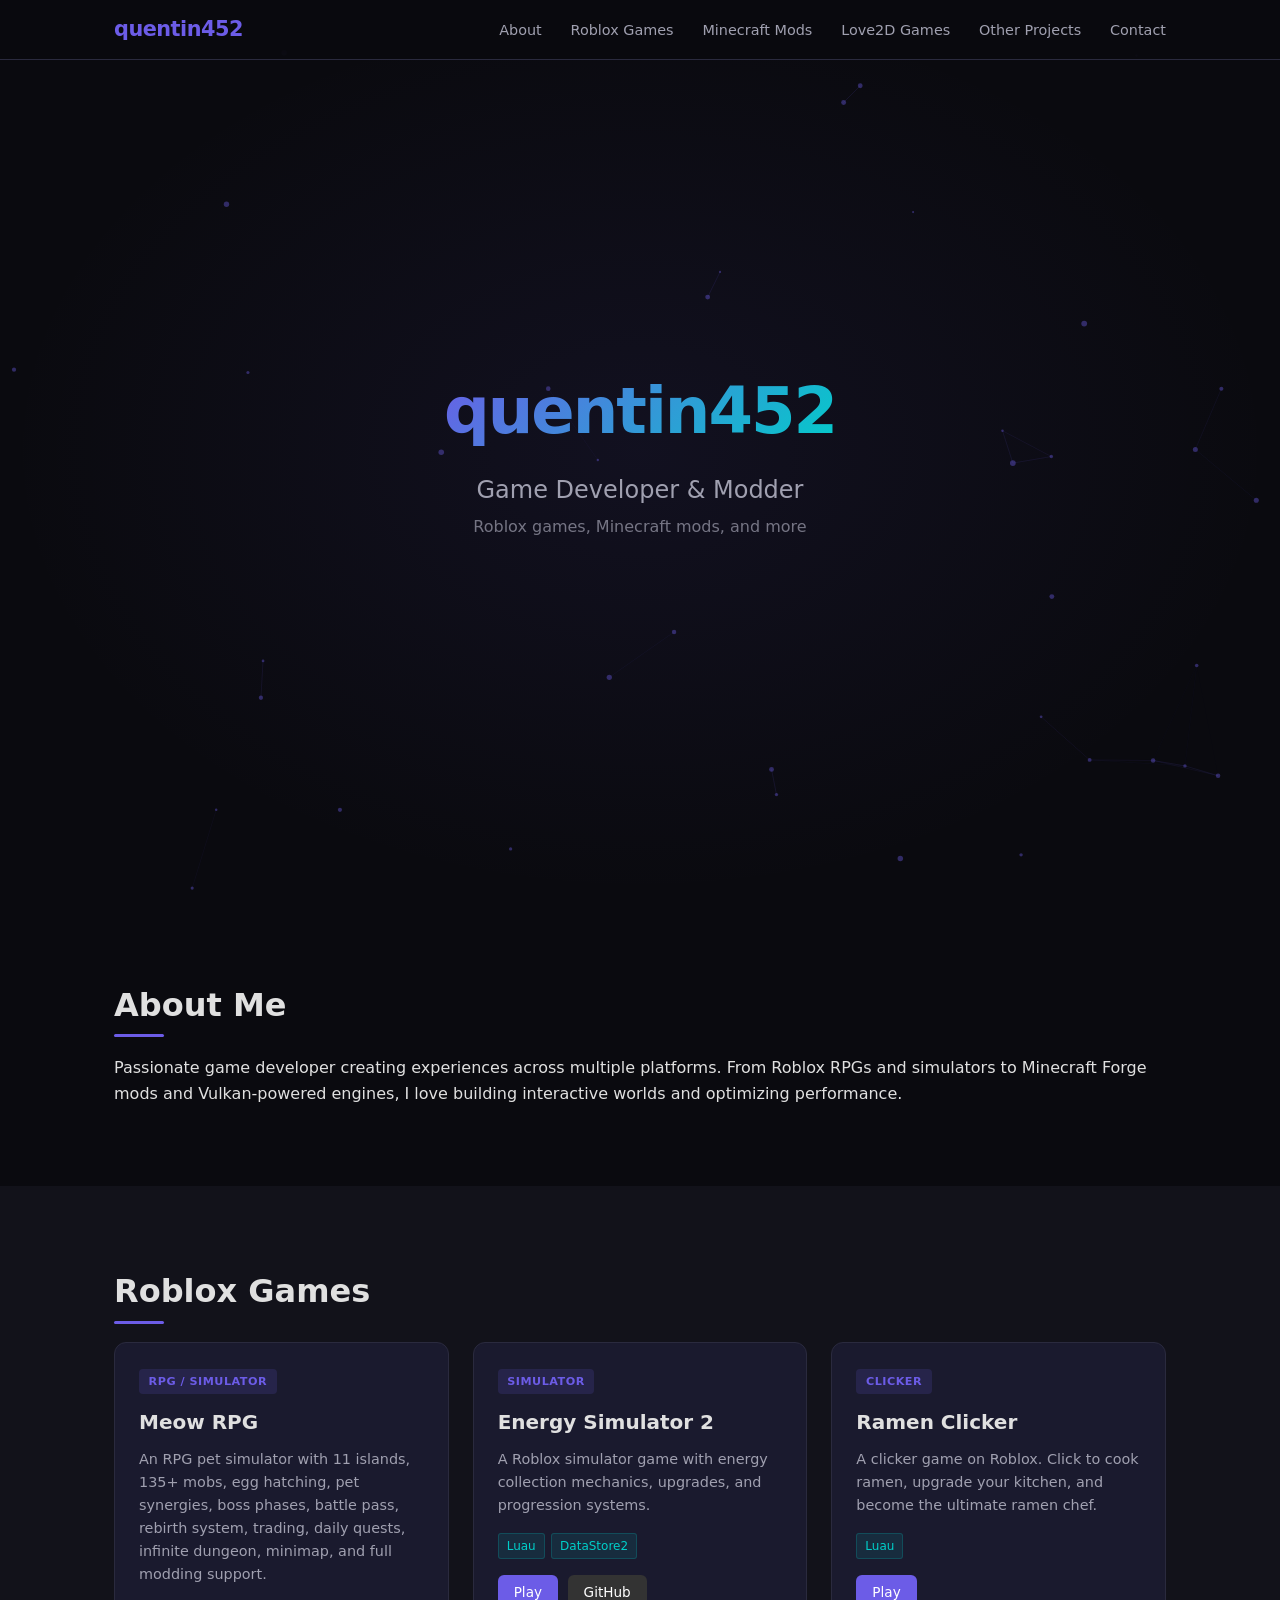
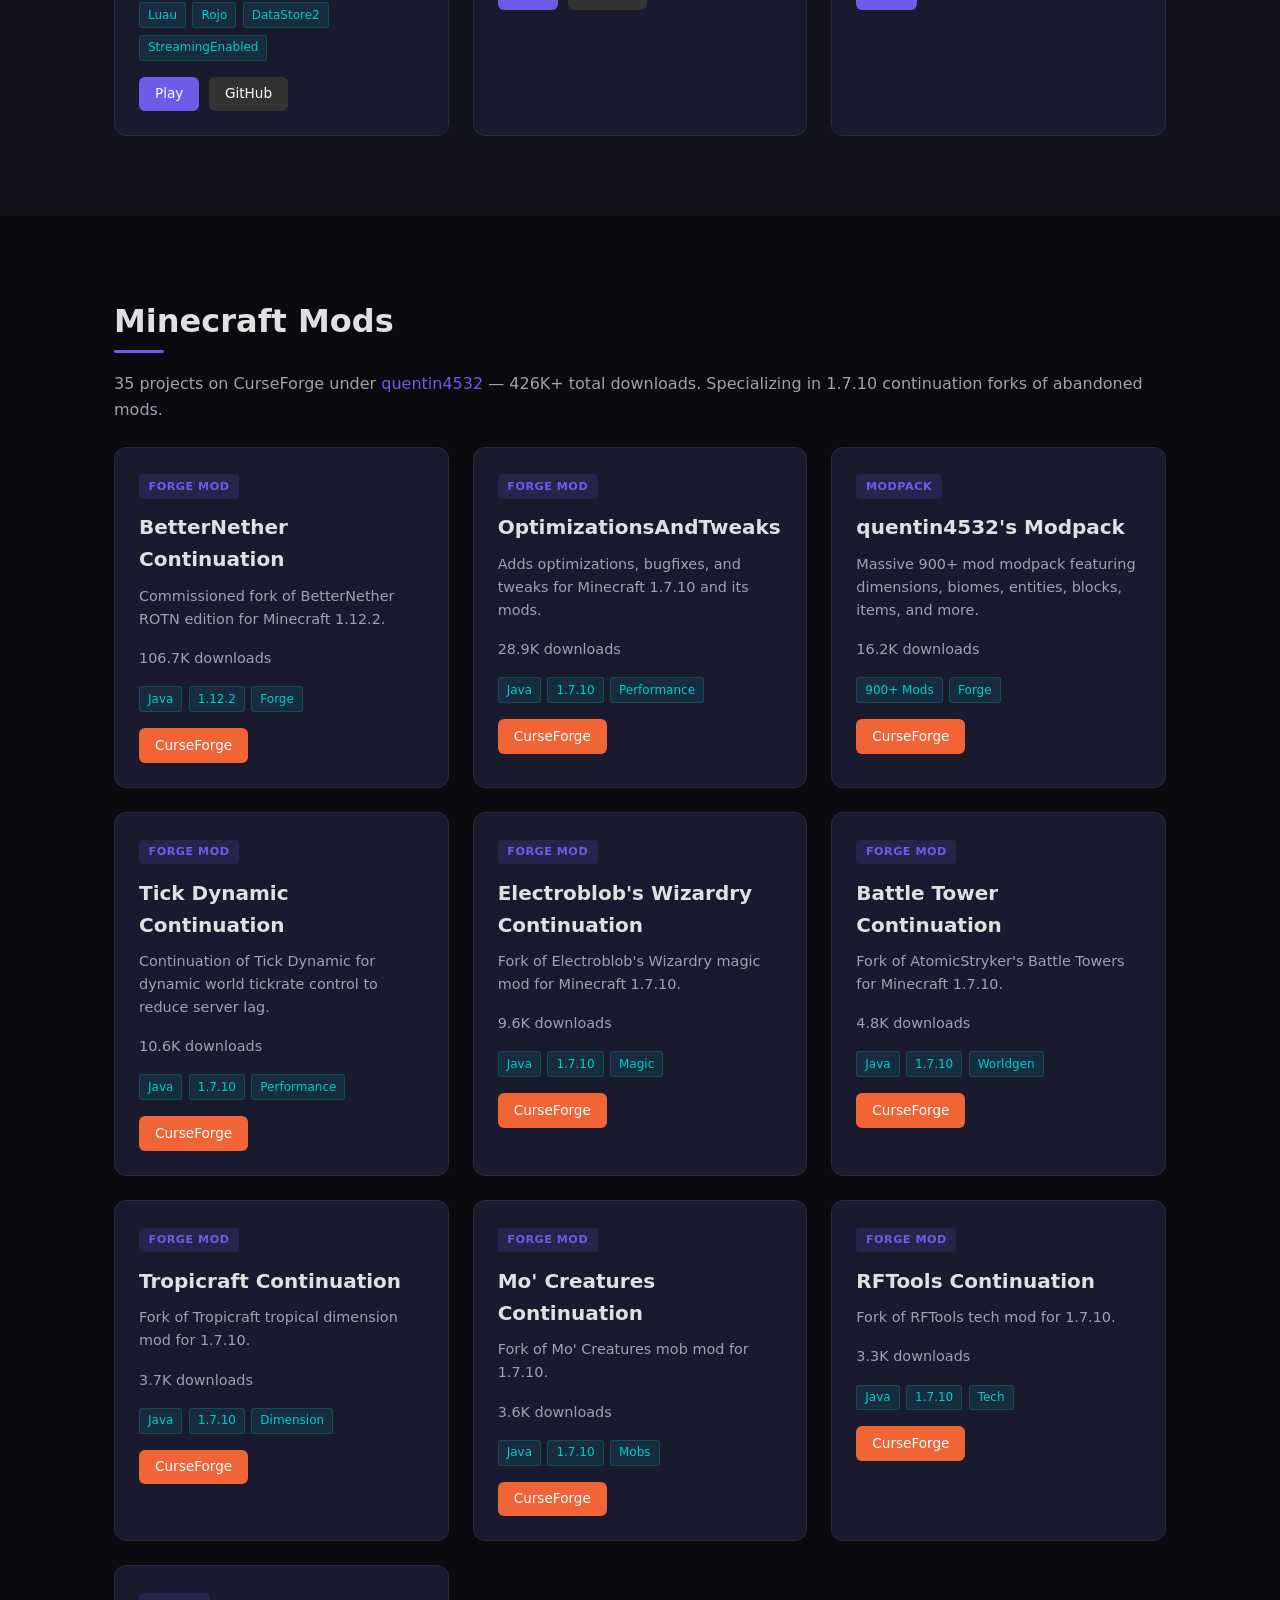
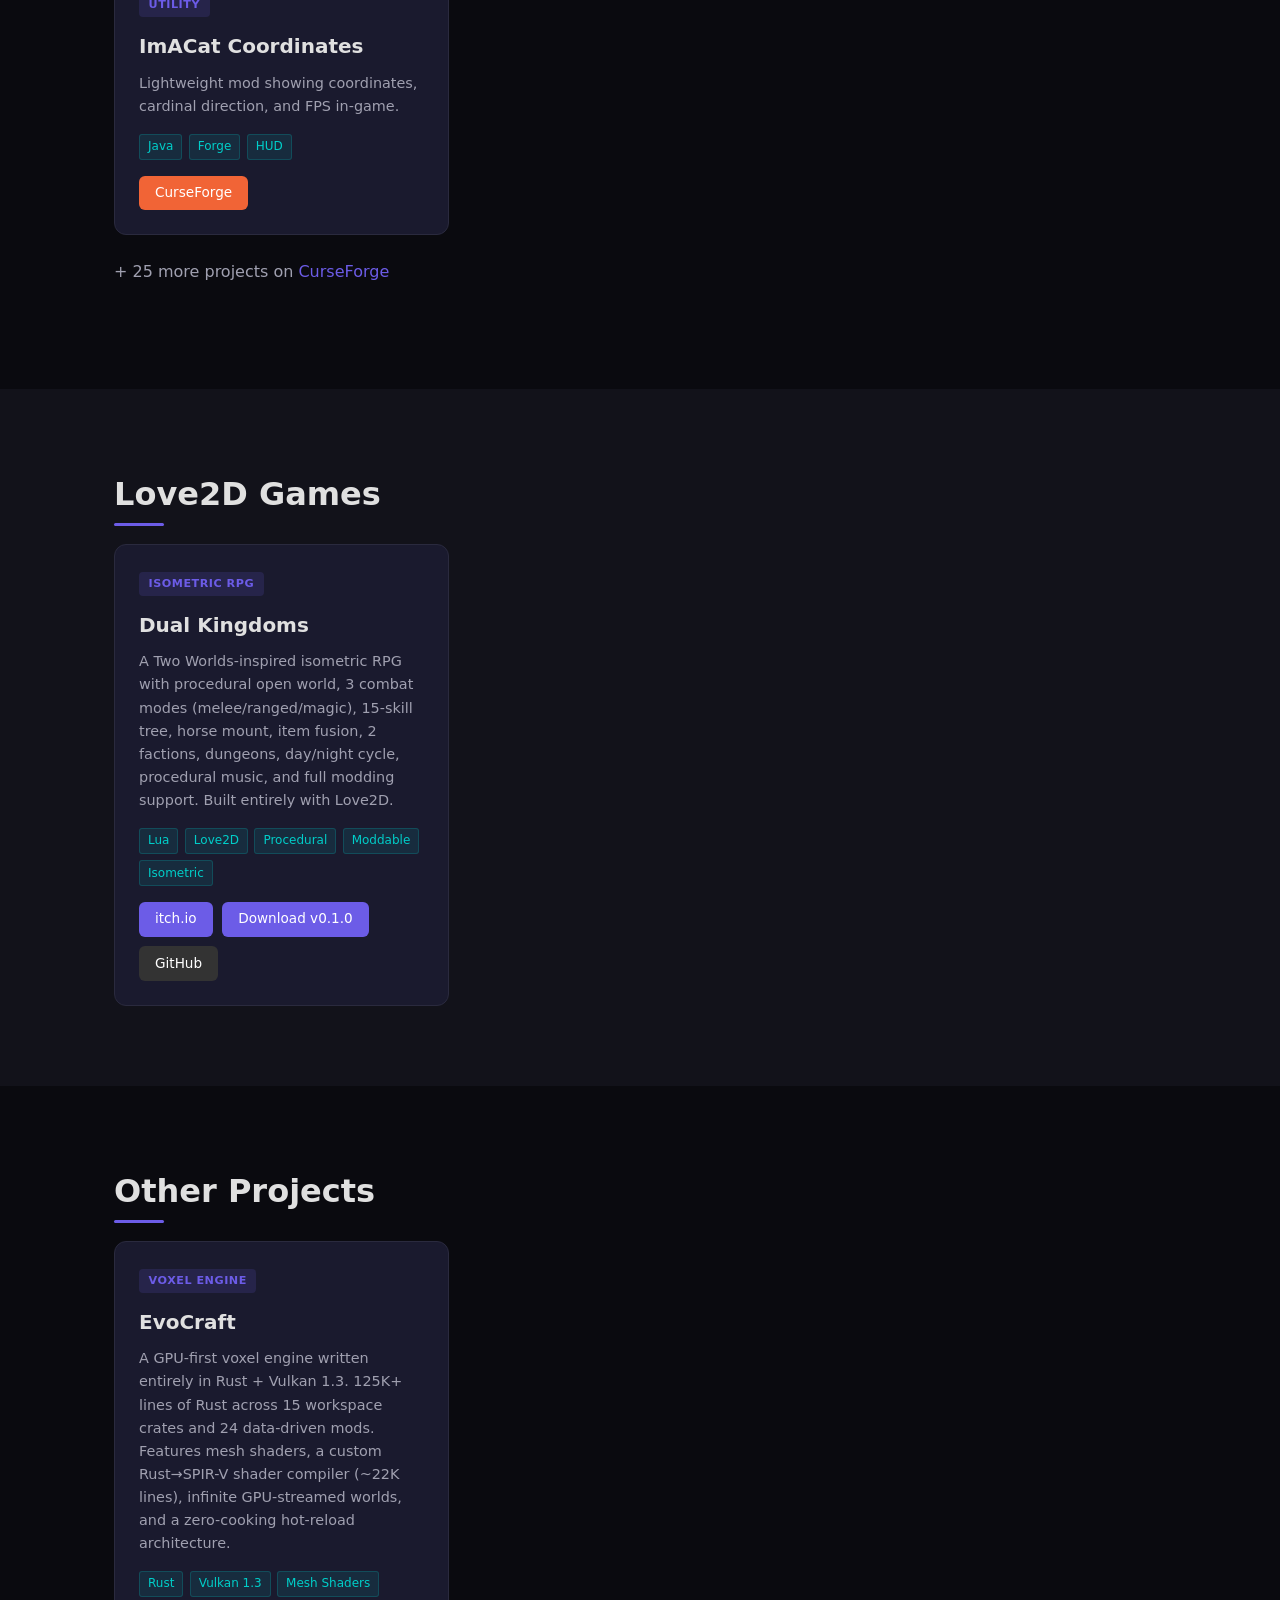
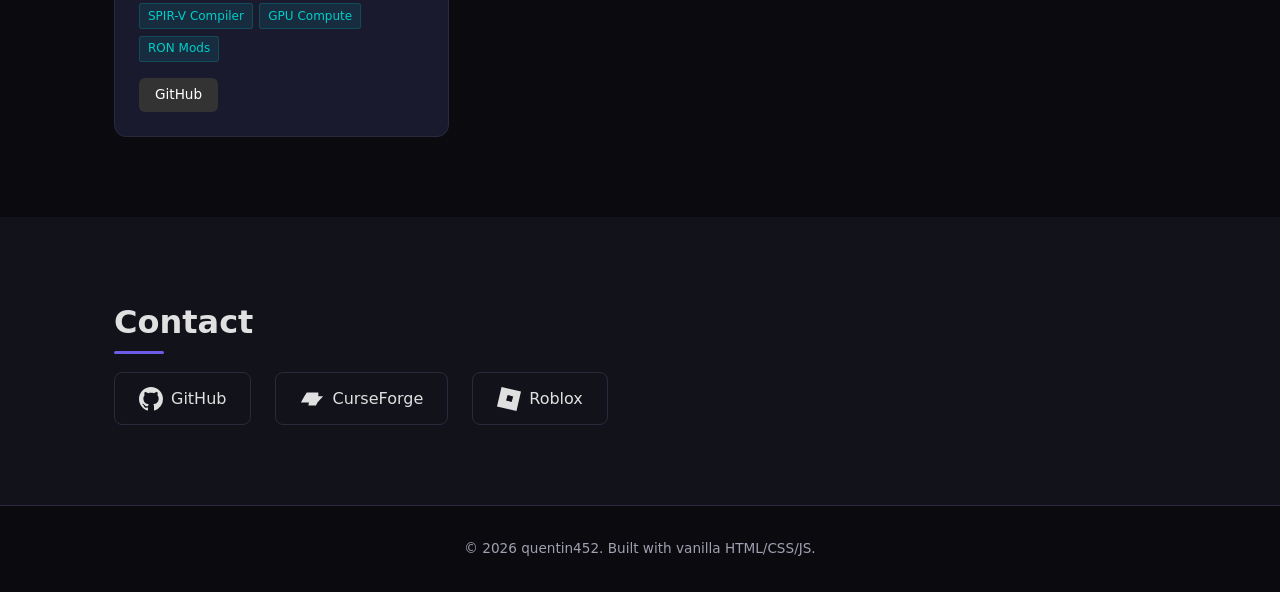
==== commit 079bf226: "feat: add itch.io link to Dual Kingdoms card Co-Authored-By: Claude Opus 4.6 (1M context) <noreply@a" ====
--- a/index.html
+++ b/index.html
@@ -222,6 +222,7 @@
                         <li>Isometric</li>
                     </ul>
                     <div class="card-links">
+                        <a href="https://quentin4532.itch.io/dual-kingdom" target="_blank" class="btn btn-play">itch.io</a>
                         <a href="https://github.com/quentin452/DualKingdoms/releases/tag/v0.1.0" target="_blank" class="btn btn-play">Download v0.1.0</a>
                         <a href="https://github.com/quentin452/DualKingdoms" target="_blank" class="btn btn-github">GitHub</a>
                     </div>
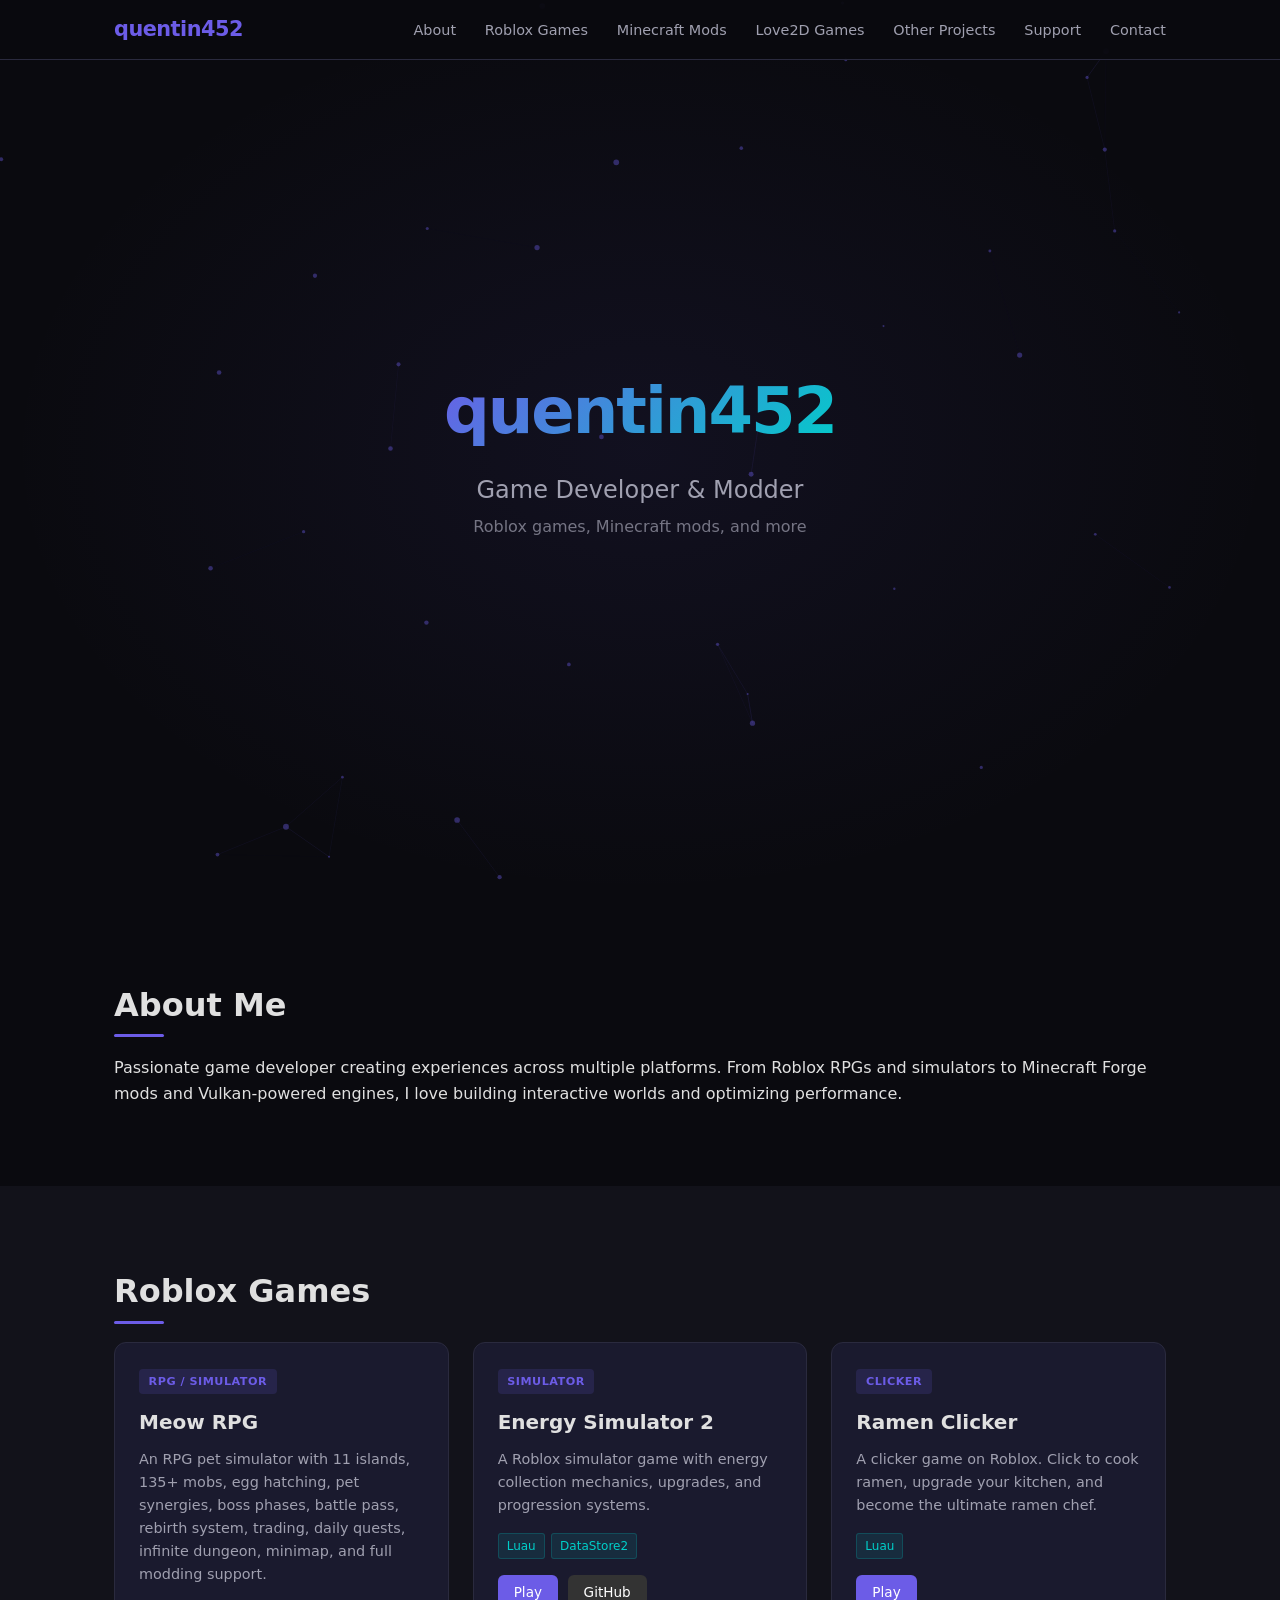
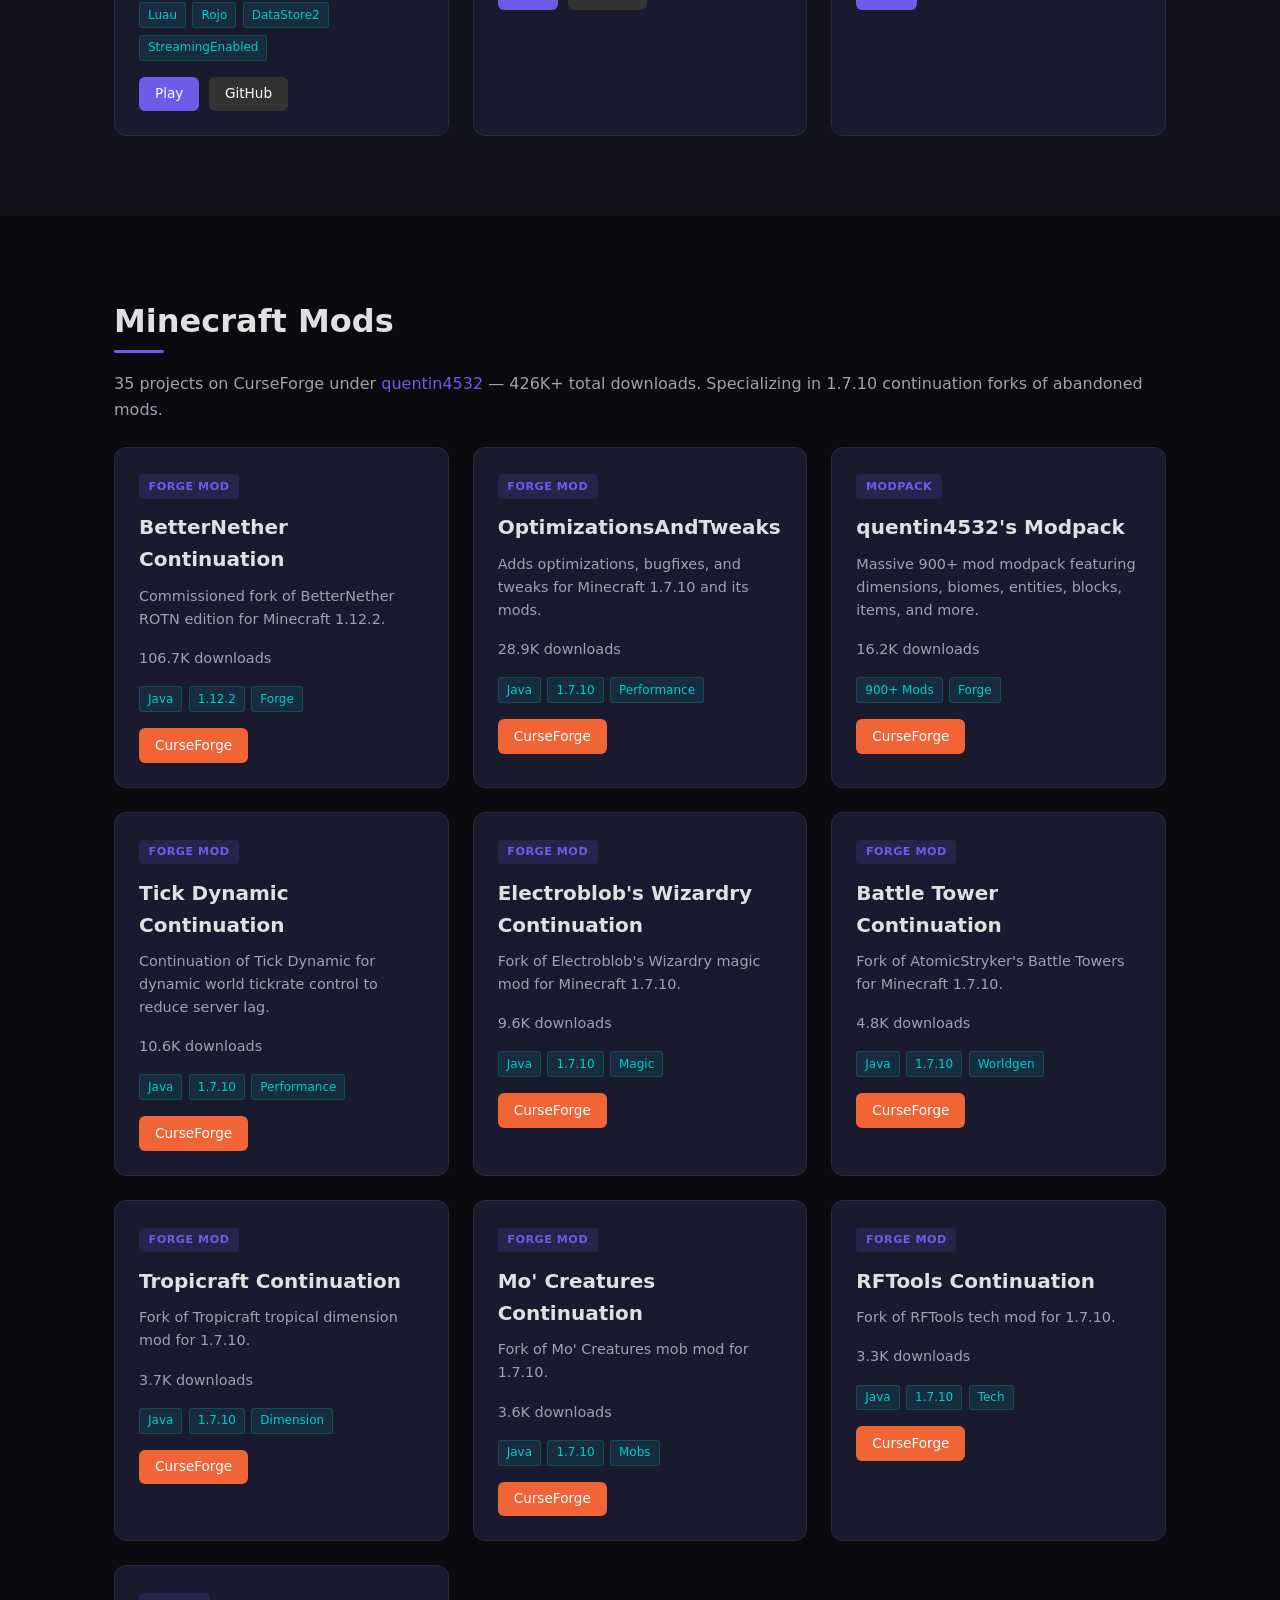
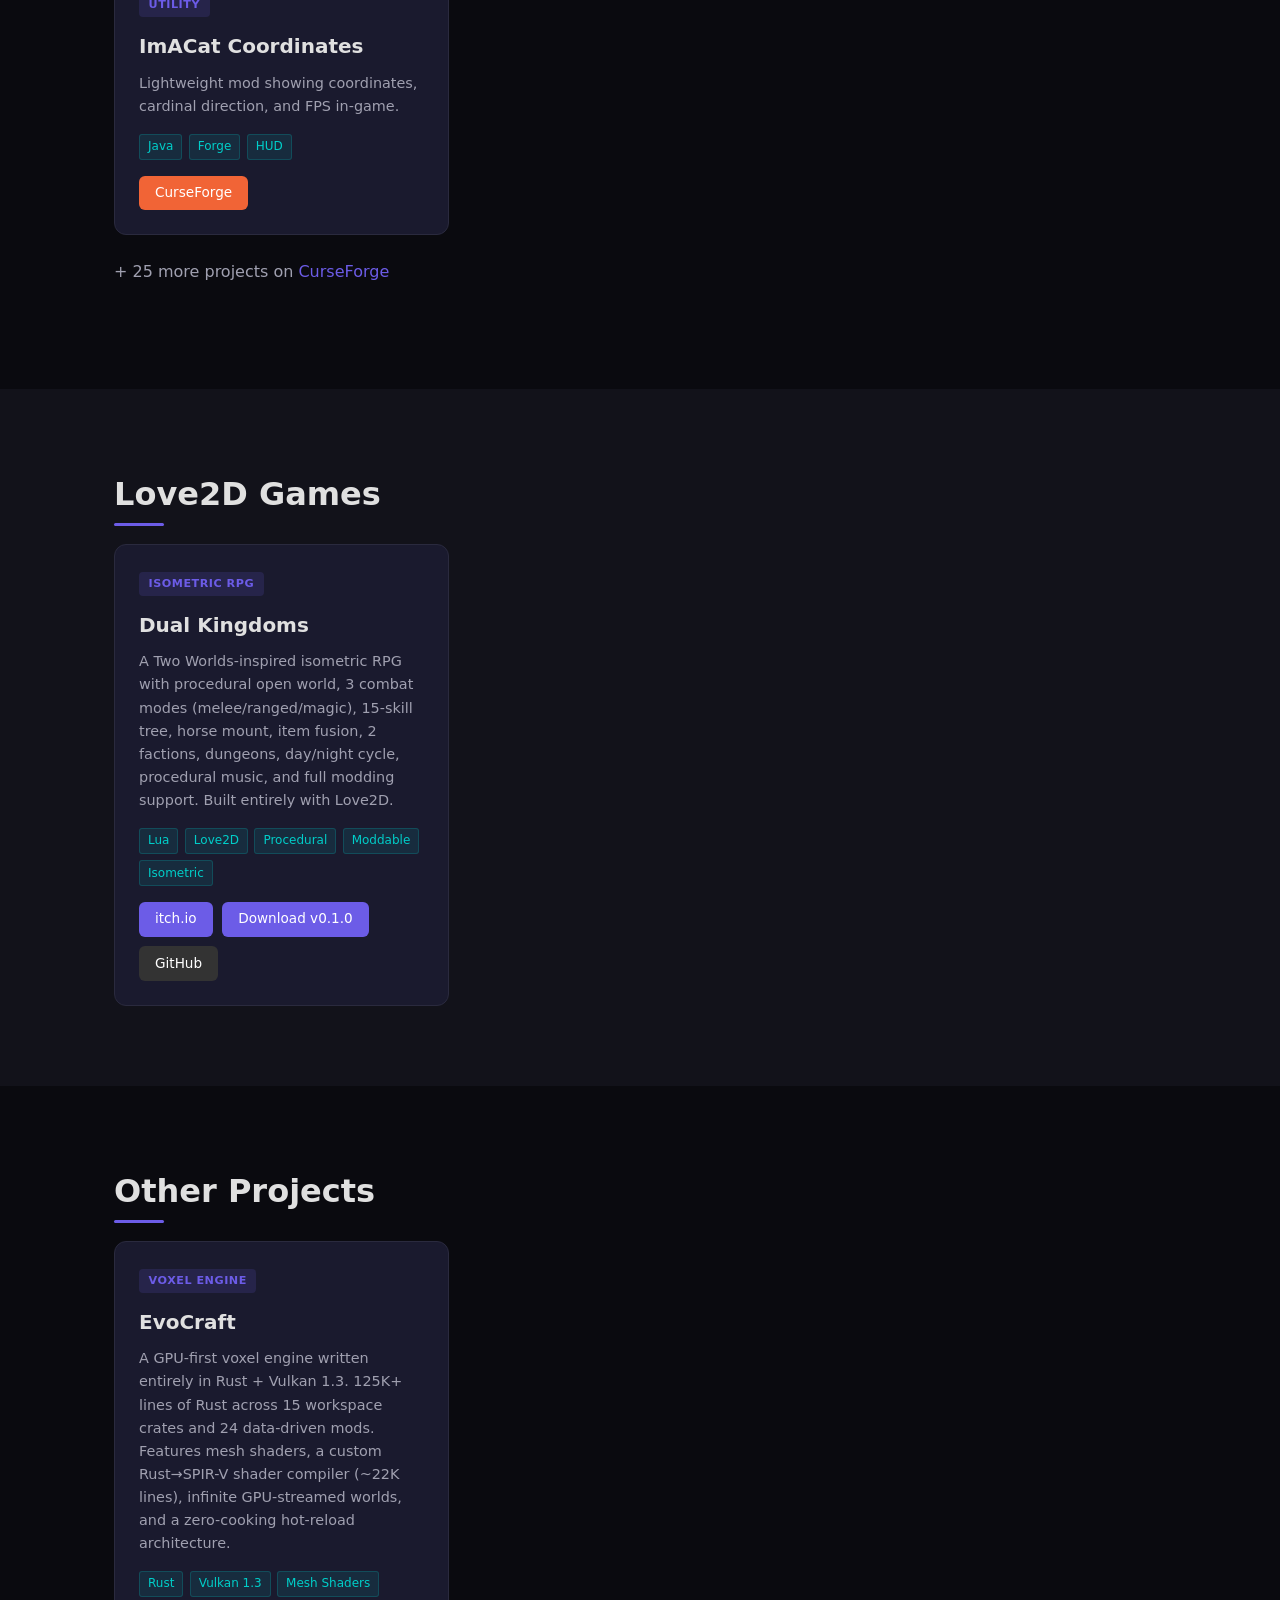
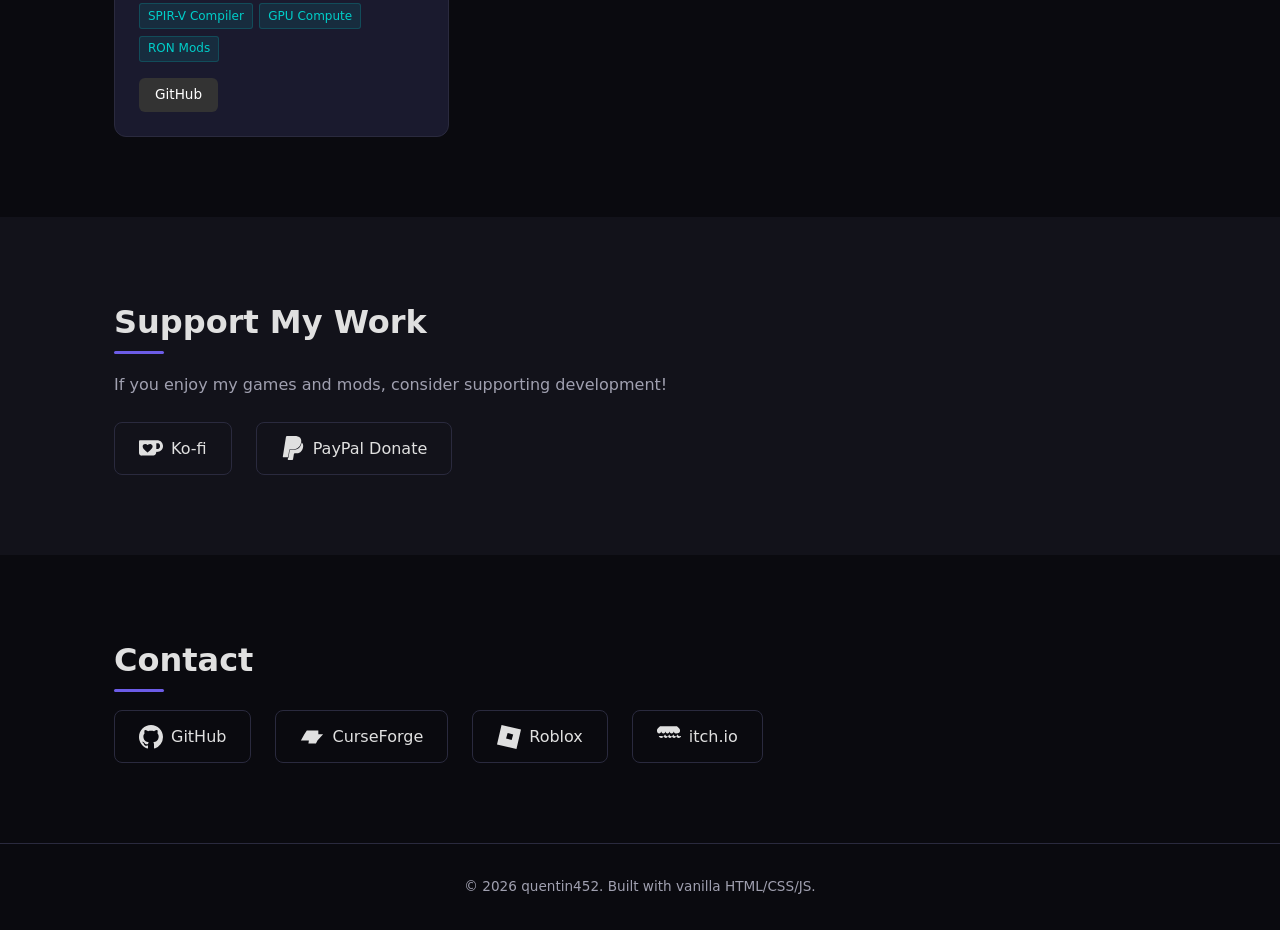
==== commit 79bb2de4: "feat: add Support section with Ko-fi + PayPal donate, itch.io in contact Co-Authored-By: Claude Opus" ====
--- a/index.html
+++ b/index.html
@@ -16,6 +16,7 @@
                 <li><a href="#minecraft">Minecraft Mods</a></li>
                 <li><a href="#love2d">Love2D Games</a></li>
                 <li><a href="#other">Other Projects</a></li>
+                <li><a href="#support">Support</a></li>
                 <li><a href="#contact">Contact</a></li>
             </ul>
         </nav>
@@ -255,6 +256,23 @@
         </div>
     </section>
 
+    <section id="support">
+        <div class="container">
+            <h2>Support My Work</h2>
+            <p class="section-desc">If you enjoy my games and mods, consider supporting development!</p>
+            <div class="contact-links">
+                <a href="https://ko-fi.com/imacat98752" target="_blank" class="contact-item">
+                    <svg viewBox="0 0 24 24" width="24" height="24"><path fill="currentColor" d="M23.881 8.948c-.773-4.085-4.859-4.593-4.859-4.593H.723c-.604 0-.679.798-.679.798s-.082 7.324-.022 11.822c.164 2.424 2.586 2.672 2.586 2.672s8.267-.023 11.966-.049c2.438-.426 2.683-2.566 2.658-3.734 4.352.24 7.422-2.831 6.649-6.916zm-11.062 3.511c-1.246 1.453-4.011 3.976-4.011 3.976s-.121.119-.31.023c-.076-.057-.108-.09-.108-.09-.443-.441-3.368-3.049-4.034-3.954-.709-.965-1.041-2.7-.091-3.71.951-1.01 3.005-1.086 4.363.407 0 0 1.565-1.782 3.468-.963 1.904.82 1.832 3.011.723 4.311zm6.173.478c-.928.116-1.682.028-1.682.028V7.284h1.77s1.971.551 1.971 2.638c0 1.913-.985 2.667-2.059 3.015z"/></svg>
+                    Ko-fi
+                </a>
+                <a href="https://www.paypal.com/donate/?hosted_button_id=XHXG8T2N8QQG6" target="_blank" class="contact-item">
+                    <svg viewBox="0 0 24 24" width="24" height="24"><path fill="currentColor" d="M7.076 21.337H2.47a.641.641 0 0 1-.633-.74L4.944.901C5.026.382 5.474 0 5.998 0h7.46c2.57 0 4.578.543 5.69 1.81 1.01 1.15 1.304 2.42 1.012 4.287-.023.143-.047.288-.077.437-.983 5.05-4.349 6.797-8.647 6.797h-2.19c-.524 0-.968.382-1.05.9l-1.12 7.106zm14.146-14.42a3.35 3.35 0 0 0-.607-.541c-.013.076-.026.175-.041.254-.93 4.778-4.005 7.201-9.138 7.201h-2.19a.563.563 0 0 0-.556.479l-1.187 7.527h-.506l-.24 1.516a.56.56 0 0 0 .554.647h3.882c.46 0 .85-.334.922-.788.06-.26.76-4.852.816-5.09a.932.932 0 0 1 .923-.788h.58c3.76 0 6.705-1.528 7.565-5.946.36-1.847.174-3.388-.777-4.471z"/></svg>
+                    PayPal Donate
+                </a>
+            </div>
+        </div>
+    </section>
+
     <section id="contact">
         <div class="container">
             <h2>Contact</h2>
@@ -271,6 +289,10 @@
                     <svg viewBox="0 0 24 24" width="24" height="24"><path fill="currentColor" d="M4.537 0L0 19.463 19.463 24 24 4.537 4.537 0zm10.092 15.039l-5.568-1.563 1.563-5.568 5.568 1.563-1.563 5.568z"/></svg>
                     Roblox
                 </a>
+                <a href="https://quentin4532.itch.io/" target="_blank" class="contact-item">
+                    <svg viewBox="0 0 24 24" width="24" height="24"><path fill="currentColor" d="M3.13 1.338C2.08 1.96.02 4.328 0 4.95v1.03c0 1.303.997 2.41 2.112 2.41 1.23 0 2.136-.907 2.136-2.108 0 1.2.907 2.108 2.136 2.108s2.136-.907 2.136-2.108c0 1.2.754 2.108 1.982 2.108h.003c1.228 0 1.982-.907 1.982-2.108 0 1.2.907 2.108 2.136 2.108s2.136-.907 2.136-2.108c0 1.2.907 2.108 2.136 2.108C22.003 8.39 23 7.283 23 5.98V4.95c-.02-.622-2.08-2.99-3.13-3.612H3.13zm-1.324 9.655v.02c.092 1.078 1.272 1.903 2.442 1.903 1.37 0 2.476-.963 2.476-2.108 0 1.145.907 2.108 2.136 2.108s2.136-.963 2.136-2.108c0 1.145.754 2.108 1.982 2.108h.003c1.228 0 1.982-.963 1.982-2.108 0 1.145.907 2.108 2.136 2.108s2.136-.963 2.136-2.108c0 1.145 1.106 2.108 2.476 2.108 1.17 0 2.35-.825 2.442-1.903v-.02c-.51.108-.963.192-1.476.192-1.23 0-2.136-.907-2.136-2.108 0 1.2-.907 2.108-2.136 2.108s-2.136-.907-2.136-2.108c0 1.2-.754 2.108-1.982 2.108h-.003c-1.228 0-1.982-.907-1.982-2.108 0 1.2-.907 2.108-2.136 2.108s-2.136-.907-2.136-2.108c0 1.2-.907 2.108-2.136 2.108-.513 0-.966-.084-1.476-.192z"/></svg>
+                    itch.io
+                </a>
             </div>
         </div>
     </section>
